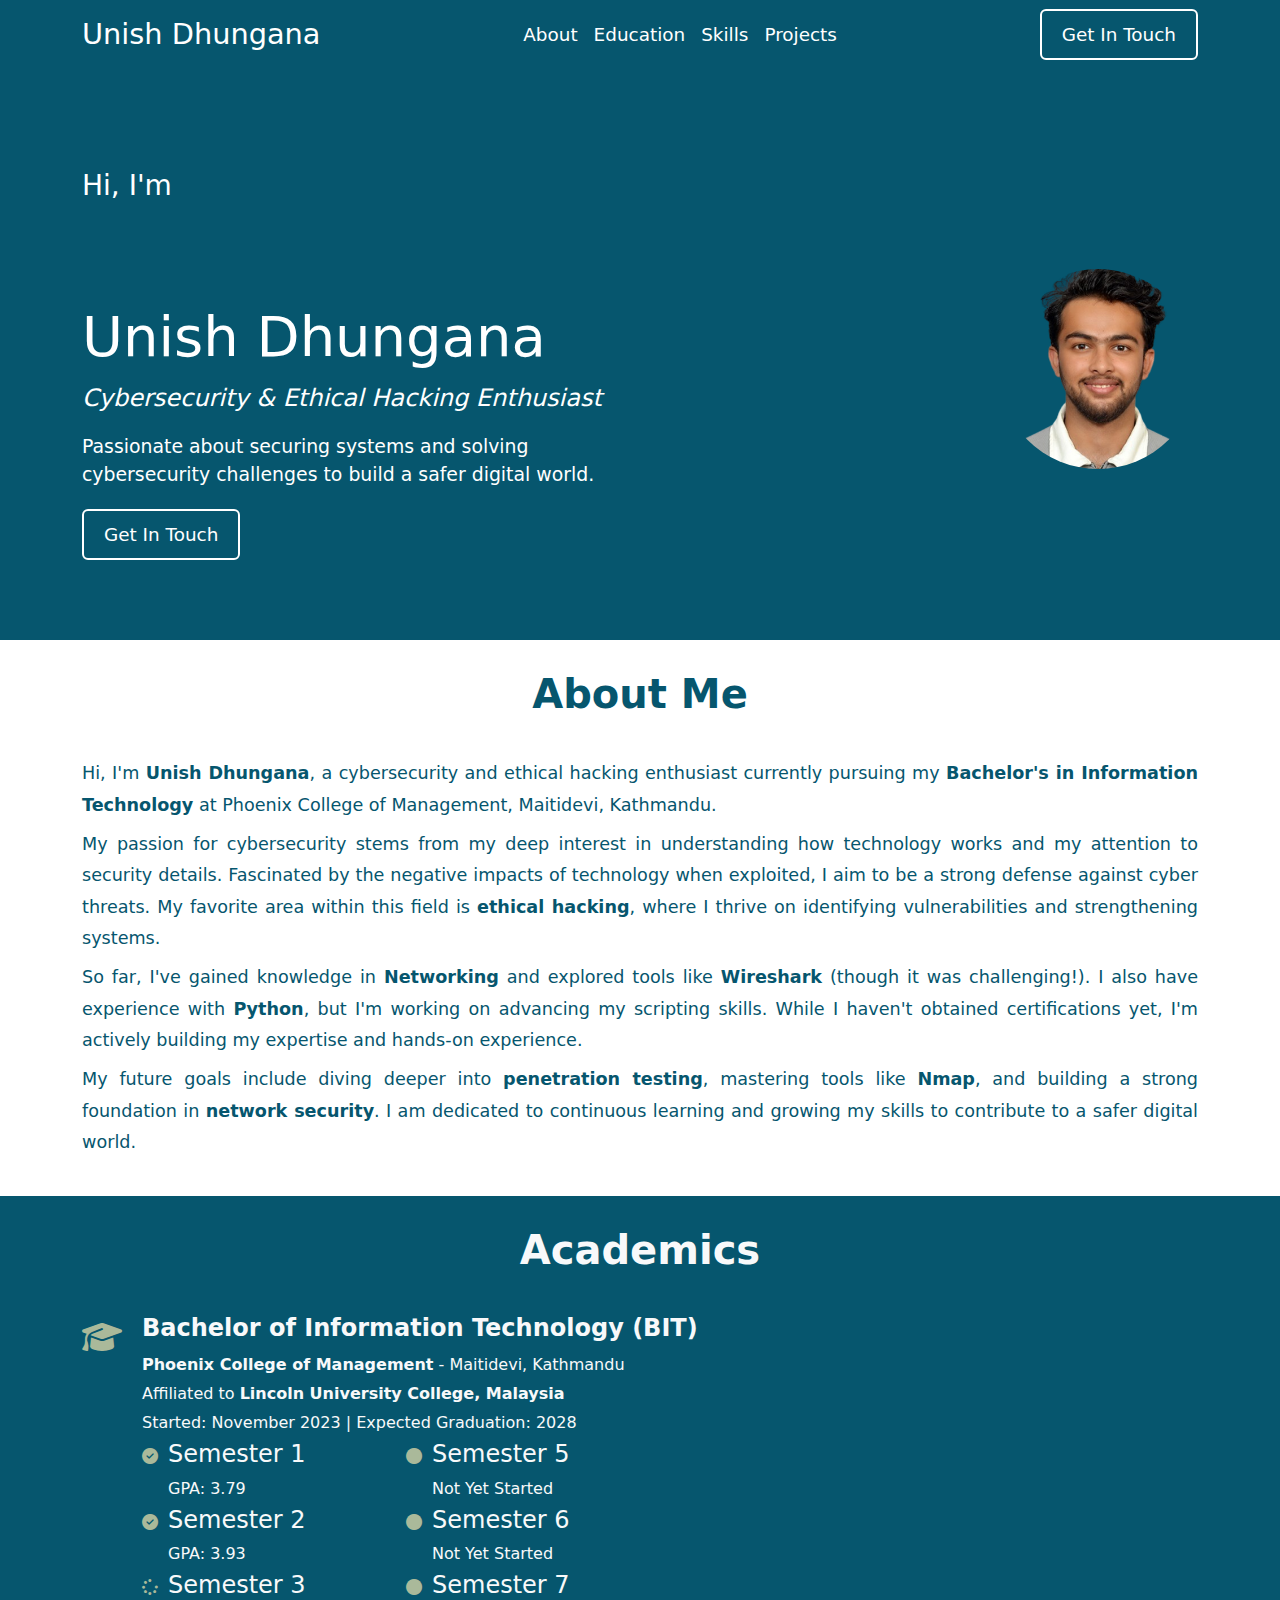
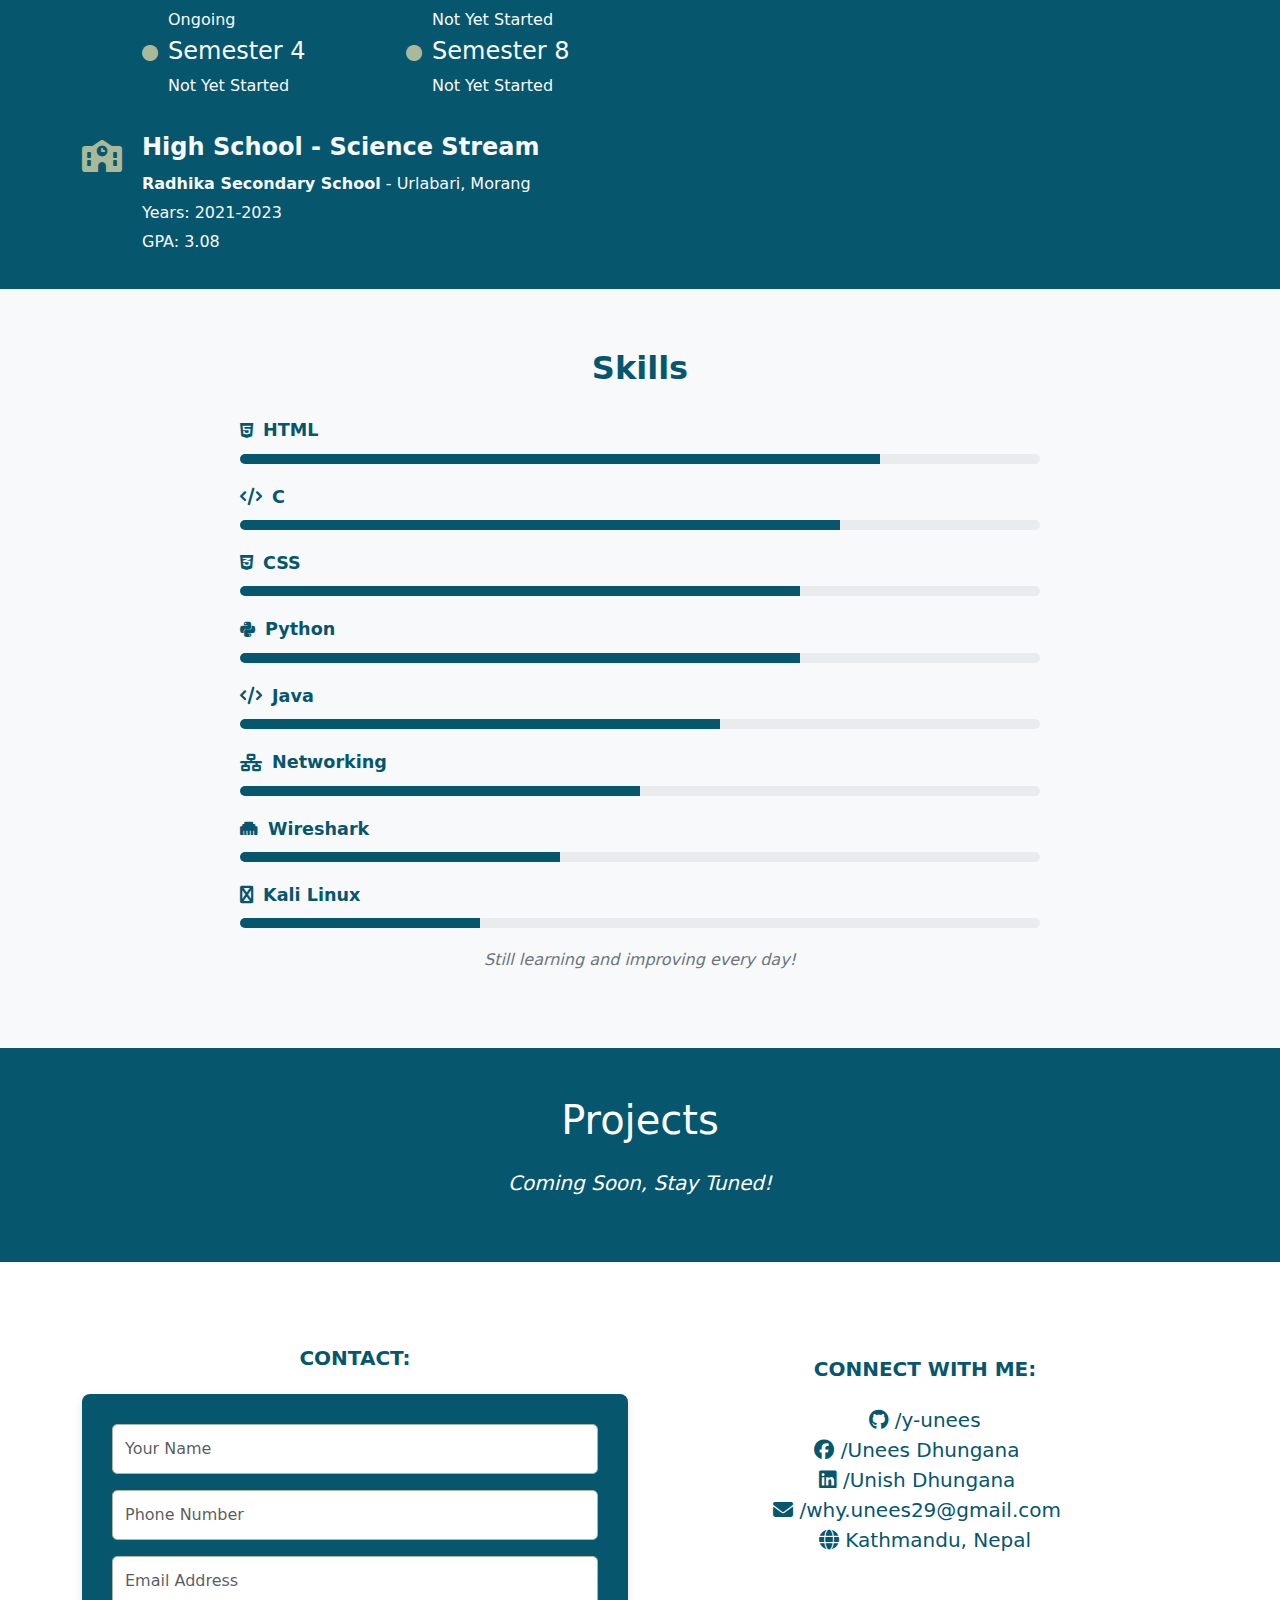
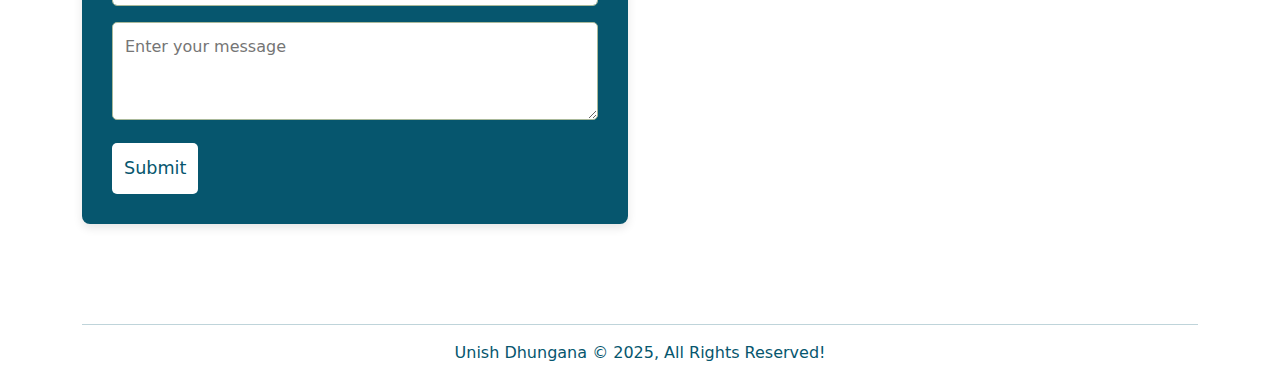
==== index.html @ 0ed7f43b "Updated the code with new changes" ====
<!DOCTYPE html>
<html lang="en">
<head>
  <meta charset="UTF-8">
  <meta name="viewport" content="width=device-width, initial-scale=1.0">
  <title>Unish Dhungana</title>
  <link href="https://cdn.jsdelivr.net/npm/bootstrap@5.3.3/dist/css/bootstrap.min.css" rel="stylesheet" integrity="sha384-QWTKZyjpPEjISv5WaRU9OFeRpok6YctnYmDr5pNlyT2bRjXh0JMhjY6hW+ALEwIH" crossorigin="anonymous">
  <link rel="stylesheet" href="https://cdnjs.cloudflare.com/ajax/libs/font-awesome/6.7.2/css/all.min.css" integrity="sha512-Evv84Mr4kqVGRNSgIGL/F/aIDqQb7xQ2vcrdIwxfjThSH8CSR7PBEakCr51Ck+w+/U6swU2Im1vVX0SVk9ABhg==" crossorigin="anonymous" referrerpolicy="no-referrer">
  <link rel="stylesheet" href="styles.css">
</head>
<body>
  <nav class="navbar navbar-expand-lg fixed-top">
    <div class="container">
      <a href="#" class="navbar-brand">Unish Dhungana</a>
      <button class="navbar-toggler" type="button" data-bs-toggle="collapse" data-bs-target="#navbarNav" aria-controls="navbarNav" aria-expanded="false" aria-label="Toggle navigation">
        <span class="navbar-toggler-icon"></span>
      </button>
      <div class="collapse navbar-collapse" id="navbarNav">
        <ul class="navbar-nav mx-auto">
          <li class="nav-item"><a href="#about" class="nav-link">About</a></li>
          <li class="nav-item"><a href="#education" class="nav-link">Education</a></li>
          <li class="nav-item"><a href="#skills" class="nav-link">Skills</a></li>
          <li class="nav-item"><a href="#project" class="nav-link">Projects</a></li>
        </ul>
        <a href="#contact" class="btn btn-dark ms-lg-3 custom-btn">Get In Touch</a>
      </div>
    </div>
  </nav>

  <!-- hero-section -->
  <section class="hero-section">
    <div class="container">
      <div class="row">
        <div class="col-lg-6 col-md-7 col-sm-7 text-white hero-left">
          <h3>Hi, I'm</h3>
          <h1>Unish Dhungana</h1>
          <p class="subtitle">Cybersecurity & Ethical Hacking Enthusiast</p>
          <p class="subheading">Passionate about securing systems and solving cybersecurity challenges to build a safer digital world.</p>
          <a href="#contact" class="btn btn-dark ms-lg-3 custom-btn-hero">Get In Touch</a>
        </div>
        <div class="col-lg-6 col-md-5 col-sm-5">
          <div class="image-container">
            <img src="/PP-sized photo.png" alt="Unish Dhungana" class="img-fluid rounded-circle">
          </div>
        </div>
      </div>
    </div>
  </section>

  <!-- about-section -->
  <section id="about" class="about-section">
    <div class="container">
      <h2 class="section-title">About Me</h2>
      <p class="about-text">Hi, I'm <strong>Unish Dhungana</strong>, a cybersecurity and ethical hacking enthusiast currently pursuing my <strong>Bachelor's in Information Technology</strong> at Phoenix College of Management, Maitidevi, Kathmandu.</p>
      <p class="about-text">My passion for cybersecurity stems from my deep interest in understanding how technology works and my attention to security details. Fascinated by the negative impacts of technology when exploited, I aim to be a strong defense against cyber threats. My favorite area within this field is <strong>ethical hacking</strong>, where I thrive on identifying vulnerabilities and strengthening systems.</p>
      <p class="about-text">So far, I've gained knowledge in <strong>Networking</strong> and explored tools like <strong>Wireshark</strong> (though it was challenging!). I also have experience with <strong>Python</strong>, but I'm working on advancing my scripting skills. While I haven't obtained certifications yet, I'm actively building my expertise and hands-on experience.</p>
      <p class="about-text">My future goals include diving deeper into <strong>penetration testing</strong>, mastering tools like <strong>Nmap</strong>, and building a strong foundation in <strong>network security</strong>. I am dedicated to continuous learning and growing my skills to contribute to a safer digital world.</p>
    </div>
  </section>

  <!-- education-section -->
  <section id="education" class="education-section">
    <div class="container">
      <h2 class="section-title">Academics</h2>
      <div class="education-timeline">
        <!-- Current Education -->
        <div class="education-item">
          <div class="education-icon"><i class="fas fa-graduation-cap"></i></div>
          <div class="education-content">
            <h3>Bachelor of Information Technology (BIT)</h3>
            <p><strong>Phoenix College of Management</strong> - Maitidevi, Kathmandu</p>
            <p>Affiliated to <strong>Lincoln University College, Malaysia</strong></p>
            <p>Started: November 2023 | Expected Graduation: 2028</p>
            <div class="semester-timeline d-flex">
              <div class="w-25 edu-left">
                <!-- Semesters -->
                <div class="semester-item"><div class="semester-icon"><i class="fas fa-check-circle"></i></div><div class="semester-content"><h4>Semester 1</h4><p>GPA: 3.79</p></div></div>
                <div class="semester-item"><div class="semester-icon"><i class="fas fa-check-circle"></i></div><div class="semester-content"><h4>Semester 2</h4><p>GPA: 3.93</p></div></div>
                <div class="semester-item"><div class="semester-icon"><i class="fas fa-spinner"></i></div><div class="semester-content"><h4>Semester 3</h4><p>Ongoing</p></div></div>
                <div class="semester-item"><div class="semester-icon"><i class="fas fa-circle"></i></div><div class="semester-content"><h4>Semester 4</h4><p>Not Yet Started</p></div></div>
              </div>
              <!-- Upcoming Semesters -->
              <div>
                <div class="semester-item"><div class="semester-icon"><i class="fas fa-circle"></i></div><div class="semester-content"><h4>Semester 5</h4><p>Not Yet Started</p></div></div>
                <div class="semester-item"><div class="semester-icon"><i class="fas fa-circle"></i></div><div class="semester-content"><h4>Semester 6</h4><p>Not Yet Started</p></div></div>
                <div class="semester-item"><div class="semester-icon"><i class="fas fa-circle"></i></div><div class="semester-content"><h4>Semester 7</h4><p>Not Yet Started</p></div></div>
                <div class="semester-item"><div class="semester-icon"><i class="fas fa-circle"></i></div><div class="semester-content"><h4>Semester 8</h4><p>Not Yet Started</p></div></div>
              </div>
            </div>
          </div>
        </div>
        <!-- Past Education -->
        <div class="education-item">
          <div class="education-icon"><i class="fas fa-school"></i></div>
          <div class="education-content">
            <h3>High School - Science Stream</h3>
            <p><strong>Radhika Secondary School</strong> - Urlabari, Morang</p>
            <p>Years: 2021-2023</p>
            <p>GPA: 3.08</p>
          </div>
        </div>
      </div>
    </div>
  </section>

  <!-- Skills Section -->
  <section class="skills-section" id="skills">
    <div class="container">
      <h2>Skills</h2>
      <div class="skills-list">
        <!-- Skills Items -->
        <div class="skill-item"><span class="skill-name"><i class="fab fa-html5"></i> HTML</span><div class="progress-bar-container"><div class="progress-bar" style="width: 80%;"></div><span class="progress-value">80%</span></div></div>
        <div class="skill-item"><span class="skill-name"><i class="fas fa-code"></i> C</span><div class="progress-bar-container"><div class="progress-bar" style="width: 75%;"></div><span class="progress-value">75%</span></div></div>
        <div class="skill-item"><span class="skill-name"><i class="fab fa-css3-alt"></i> CSS</span><div class="progress-bar-container"><div class="progress-bar" style="width: 70%;"></div><span class="progress-value">70%</span></div></div>
        <div class="skill-item"><span class="skill-name"><i class="fab fa-python"></i> Python</span><div class="progress-bar-container"><div class="progress-bar" style="width: 70%;"></div><span class="progress-value">70%</span></div></div>
        <div class="skill-item"><span class="skill-name"><i class="fas fa-code"></i> Java</span><div class="progress-bar-container"><div class="progress-bar" style="width: 60%;"></div><span class="progress-value">60%</span></div></div>
        <div class="skill-item"><span class="skill-name"><i class="fas fa-network-wired"></i> Networking</span><div class="progress-bar-container"><div class="progress-bar" style="width: 50%;"></div><span class="progress-value">50%</span></div></div>
        <div class="skill-item"><span class="skill-name"><i class="fas fa-ethernet"></i> Wireshark</span><div class="progress-bar-container"><div class="progress-bar" style="width: 40%;"></div><span class="progress-value">40%</span></div></div>
        <div class="skill-item"><span class="skill-name"><i class="fas fa-linux"></i> Kali Linux</span><div class="progress-bar-container"><div class="progress-bar" style="width: 30%;"></div><span class="progress-value">30%</span></div></div>
      </div>
      <p class="learning-note">Still learning and improving every day!</p>
    </div>
  </section>

  <!-- Projects section -->
  <section class="projects-section text-center text-white py-5" id="project">
    <div class="container">
      <h2 class="mb-4">Projects</h2>
      <p class="lead">Coming Soon, Stay Tuned!</p>
    </div>
  </section>

  <!-- Contact section -->
  <section class="contact-section" id="contact">
    <div class="container">
      <div class="row">
        <!-- Contact Form -->
        <div class="col-lg-6 mb-4">
          <div class="text-center mb-4">
            <h5 class="text-uppercase mb-3 mt-4">Contact:</h5>
          </div>
          <form>
            <div class="row mb-3"><div class="col"><input type="text" class="form-control" placeholder="Your Name" required></div></div>
            <div class="row mb-3"><div class="col"><input type="tel" class="form-control" placeholder="Phone Number" required></div></div>
            <div class="row mb-3"><div class="col"><input type="email" class="form-control" placeholder="Email Address" required></div></div>
            <div class="row mb-3"><div class="col"><textarea rows="3" placeholder="Enter your message" required></textarea></div></div>
            <div class="row"><div class="col"><button type="submit" class="btn btn-submit">Submit</button></div></div>
          </form>
        </div>

        <!-- Social Media Links -->
        <div class="col-lg-6">
          <div class="text-center mb-4 media">
            <h5 class="text-uppercase mb-3 mt-4">Connect With Me:</h5>
          </div>
          <div class="socials">
            <div class="mb-4">
              <a href="https://github.com/y-unees" target="_blank"><i class="fa-brands fa-github"></i> /y-unees</a><br>
              <a href="https://www.facebook.com/unees1" class="me-3" target="_blank"><i class="fa-brands fa-facebook"></i> /Unees Dhungana</a><br>
              <a href="https://www.linkedin.com/in/unish-dhungana-b4a528312/" class="me-3" target="_blank"><i class="fab fa-linkedin"></i> /Unish Dhungana</a><br>
              <a href="mailto:why.unees29@gmail.com" class="me-3" target="_blank"><i class="fa fa-envelope"></i> /why.unees29@gmail.com</a><br>
              <a href="javascript:void(0)" class="no-cursor"><i class="fa-solid fa-globe"></i> Kathmandu, Nepal</a>
            </div>
          </div>
        </div>
      </div>
    </div>
  </section>

  <!-- footer -->
  <section class="footer-section">
    <div class="container">
      <hr class="bg-light">
      <div class="row">
        <div class="col text-center">
          <p class="mb-2">Unish Dhungana &copy; 2025, All Rights Reserved!</p>
        </div>
      </div>
    </div>
  </section>
  <!-- Back to top button -->
  <button id="backToTopBtn" onclick="topFunction()">↑ Back to Top</button>

  <script src="https://cdn.jsdelivr.net/npm/bootstrap@5.3.3/dist/js/bootstrap.bundle.min.js" integrity="sha384-YvpcrYf0tY3lHB60NNkmXc5s9fDVZLESaAA55NDzOxhy9GkcIdslK1eN7N6jIeHz" crossorigin="anonymous"></script>
  <script src="/script.js"></script>
</body>
</html>
---- styles.css ----
:root{
  --primary-color: #06566e;
  --secodary-color: #fff;
  --tertiary-color: #AAB99A;
  --forth-color: #083e4e;
}

*{
  margin: 0;
  padding: 0;
}

html {
  scroll-behavior: smooth;
}

.navbar{
  background-color: #06566e;
  position: relative;
}

.navbar .navbar-brand{
  color: #fff;
  font-size: 1.8rem;
}

.navbar a{
  color: white;
  font-size: 1.15rem;
}

.navbar.scrolled {
  border-bottom: 1px solid #212020; 
  transition: border 0.1s ease-in-out;
}
  

.custom-btn {
  border: 2px solid white; 
  color: white; 
  background-color: transparent; 
  padding: 10px 20px; 
  transition: all 0.3s ease;
}
  
.custom-btn:hover {
  background-color: var(--forth-color); 
  border-color: #fff; 
}

.hero-section {
  padding: 100px 0;
  background-color: #06566e; 
  color: white;
  padding-bottom: 80px;
}

.hero-section h1 {
  font-size: 3.5rem; 
  font-weight: 500;
  margin-top: 100px;
}

.hero-section .subtitle {
  font-size: 1.5rem; 
  margin-top: 10px;
  font-style: italic;
}

.hero-section .subheading {
  font-size: 1.18rem; 
  margin-top: 10px;
  margin-bottom: 20px;
}

.custom-btn-hero {
  border: 2px solid white; 
  color: white; 
  background-color: transparent;
  padding: 10px 20px;
  transition: all 0.3s ease;
  font-size: 1.15rem;
  margin-left: 0 !important;
}

.custom-btn-hero:hover {
  background-color: var(--forth-color); 
  border-color: white;
}


.image-container {
  width: 200px;
  height: 200px;
  margin-left: auto; 
  margin-top: 100px;
}

.image-container img {
  width: 100%;
  height: 100%;
  object-fit: cover; 
  border-radius: 50%; 
}

.about-section {
  padding: 30px 0;
  background-color: #fff;
  color: #06566e; 
}

.section-title {
  font-size: 2.5rem;
  font-weight: bold;
  margin-bottom: 20px;
  text-align: center;
}

.about-text {
  font-size: 1.1rem;
  line-height: 1.8;
  margin-bottom:7px;
  text-align: justify;
}

.education-section {
  padding: 30px 0;
  background-color: #06566e;
  color: #f8f9fa;
}

.section-title {
  font-size: 2.5rem;
  font-weight: bold;
  margin-bottom: 40px;
  text-align: center;
}

.education-timeline {
  display: flex;
  flex-direction: column;
  gap: 30px;
}

.education-item {
  display: flex;
  align-items: flex-start;
  gap: 20px;
}

.education-icon {
  font-size: 2rem;
  color: #AAB99A;
  flex-shrink: 0;
}

.education-content {
  flex-grow: 1;
}

.education-content h3 {
  font-size: 1.5rem;
  font-weight: bold;
  margin-bottom: 10px;
}

.education-content p {
  font-size: 1rem;
  margin: 0 0 5px;
}

.semester-item{
    display: flex;
}

.semester-icon{
    margin-top: 5px;
    margin-right: 10px;
    color: #AAB99A;
}

.skills-section {
  padding: 60px 0;
  background-color: #f8f9fa;
}

.skills-section h2 {
  text-align: center;
  font-size: 2rem;
  font-weight: bold;
  margin-bottom: 30px;
  color: #06566e; 
}

.skills-list {
  max-width: 800px;
  margin: 0 auto;
  display: flex;
  flex-direction: column;
  gap: 20px;
}

.skill-item {
  display: flex;
  flex-direction: column;
  gap: 10px;
}

.skill-name {
  font-size: 1.1rem;
  font-weight: bold;
  display: flex;
  align-items: center;
  gap: 10px;
  color: #06566e;
}

.progress-bar-container {
  position: relative;
  height: 10px;
  background-color: #e9ecef;
  border-radius: 5px;
  overflow: hidden;
}

.progress-bar {
  height: 100%;
  background-color: #06566e; 
  transition: width 0.3s ease-in-out;
}

.progress-value {
  font-size: 0.9rem;
  position: absolute;
  top: -25px;
  right: 0;
  font-weight: bold;
  color: #06566e; 
}

.learning-note {
  text-align: center;
  font-style: italic;
  margin-top: 20px;
  color: #6c757d;
}

.projects-section {
  background-color: var(--primary-color);
  padding: 60px 0;
}

.projects-section h2 {
  font-size: 2.5rem;
  margin-bottom: 20px;
}

.projects-section p {
  font-size: 1.25rem;
  font-style: italic;
  color: #fff;
}

.contact-section {
  padding: 60px 0;
}

.contact-section .text-center h5 {
  font-size: 1.25rem;
  font-weight: bold;
  text-transform: uppercase;
  color: var(--primary-color);
}

.contact-section .text-center p {
  font-size: 1.125rem;
  font-weight: 400;
  color: var(--primary-color);
}

.contact-section form {
  background-color: var(--primary-color);
  border-radius: 8px;
  box-shadow: 0 4px 10px rgba(0, 0, 0, 0.1);
  padding: 30px;
}

.contact-section input[type="text"], 
.contact-section input[type="tel"], 
.contact-section input[type="email"], 
.contact-section textarea {
  border: 1px solid var(--tertiary-color);
  background-color: #fff;
  border-radius: 5px;
  padding: 12px;
  font-size: 1rem;
  width: 100%;
  transition: border-color 0.3s ease;
}

.contact-section input[type="text"]:focus, 
.contact-section input[type="tel"]:focus, 
.contact-section input[type="email"]:focus, 
.contact-section textarea:focus {
  border-color: var(--forth-color);
  outline: none;
}

.contact-section button[type="submit"] {
  background-color: var(--secodary-color);
  color: var(--primary-color);
  border: none;
  padding: 12px;
  border-radius: 5px;
  font-size: 1.1rem;
  transition: background-color 0.3s ease;
}

.contact-section button[type="submit"]:hover {
  background-color: var(--forth-color);
  color: var(--secodary-color);
}

.contact-section .text-center a {
  font-size: 1.5rem;
  color: #333;
  transition: color 0.3s ease;
}

.contact-section .text-center a:hover {
  color: var(--tertiary-color);
}

.media{
  margin-top: 35px;
}

.socials{
  font-size: 20px;
  text-align: center;
}

.socials a{
  text-decoration: none;
  color: var(--primary-color);
}

.no-cursor {
  cursor: default;
  pointer-events: none; 
}

.footer-section .container{
  color: #06566e;
}

#backToTopBtn {
  position: fixed;
  bottom: 20px;
  right: 20px;
  background-color: var(--tertiary-color);
  color: var(--secodary-color);
  border: 1px solid grey;
  padding: 10px 20px;
  font-size: 18px;
  cursor: pointer;
  border-radius: 5px;
  display: none;
}

#backToTopBtn:hover {
  background-color: var(--secodary-color);
  color: #333;
}

@media (max-width: 768px) {
  .hero-section h1 {
    font-size: 2.5rem; 
  }
  
  .hero-section .subtitle {
    font-size: 1.3rem; 
  }

  .hero-section .subheading {
    font-size: 1rem; 
  }

  .hero-left{
    max-width: 80%;
    flex: 1;
    flex-wrap: wrap;
  }

  .image-container {
    width: 150px; 
    height: 150px;
    margin-left: auto; 
    margin-right: auto;
  }

  .education-item {
    flex-direction: column;
    align-items: center;
    text-align: center;
  }

  .education-icon {
    margin-bottom: 10px;
  }

  .semester-timeline {
    flex-direction: row;
    gap: 30px;
  }

  .edu-left{
    width: 50% !important;
  }

  .timeline-column {
    padding-left: 20px;
  }

  .timeline-column .semester-icon {
    left: -20px;
  }

  .contact-section .col-lg-6 {
    margin-bottom: 30px;
  }
}

@media (max-width: 575px) {
  .hero-section .row {
    flex-direction: column-reverse;
  }

  .hero-left {
    width: 100% !important;
    justify-content: center;
  }
}
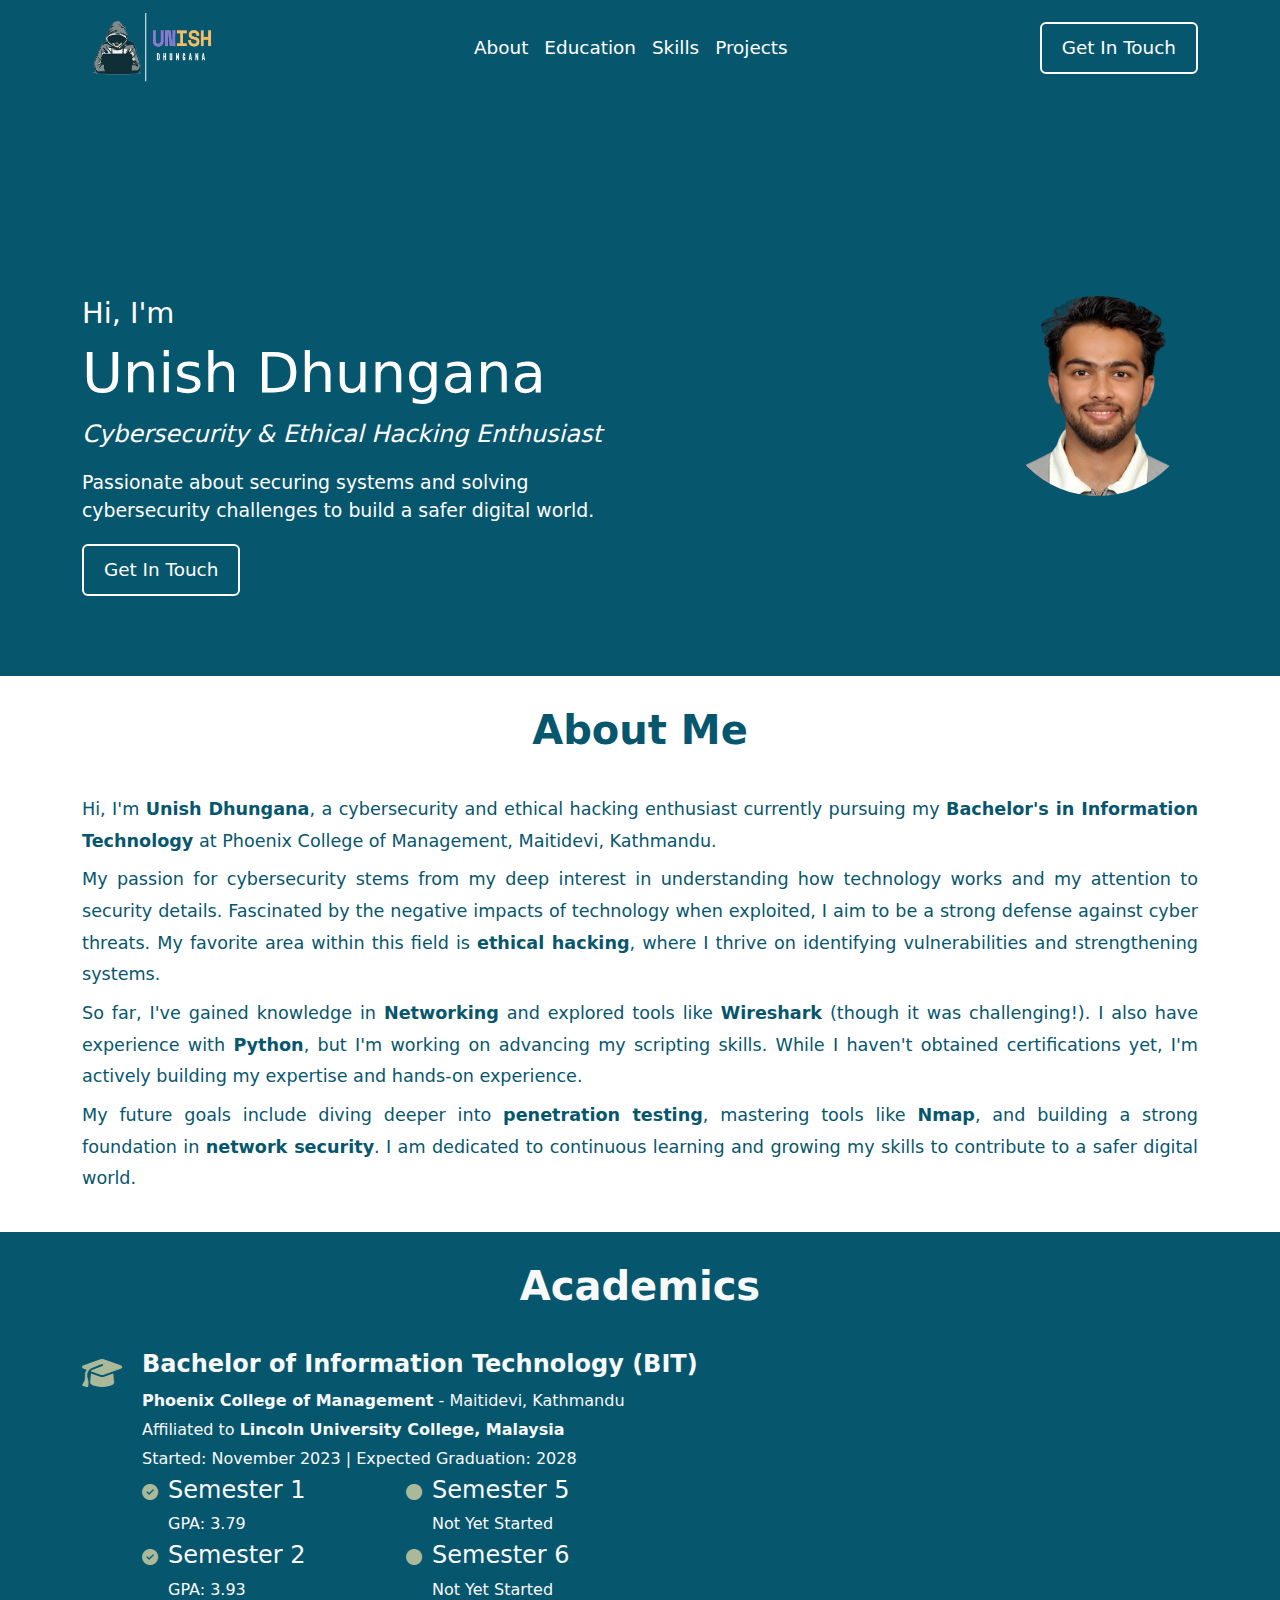
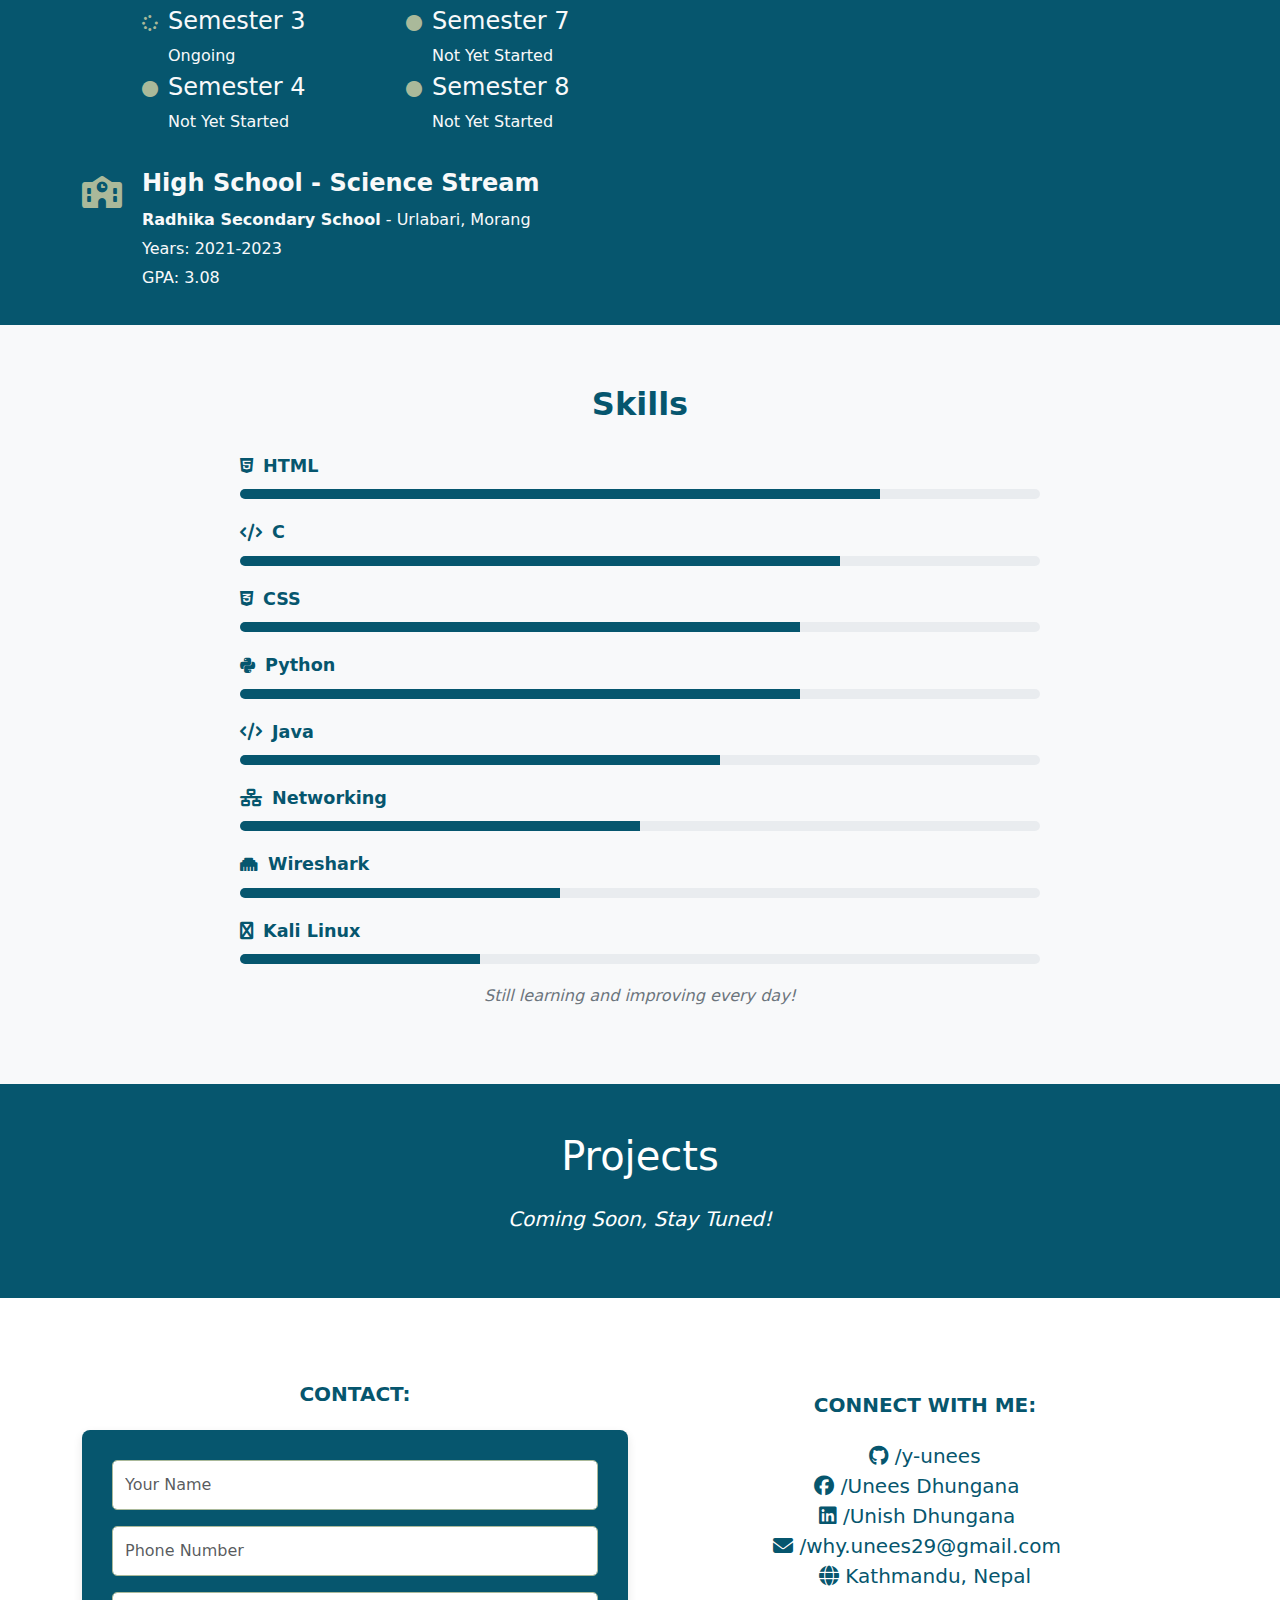
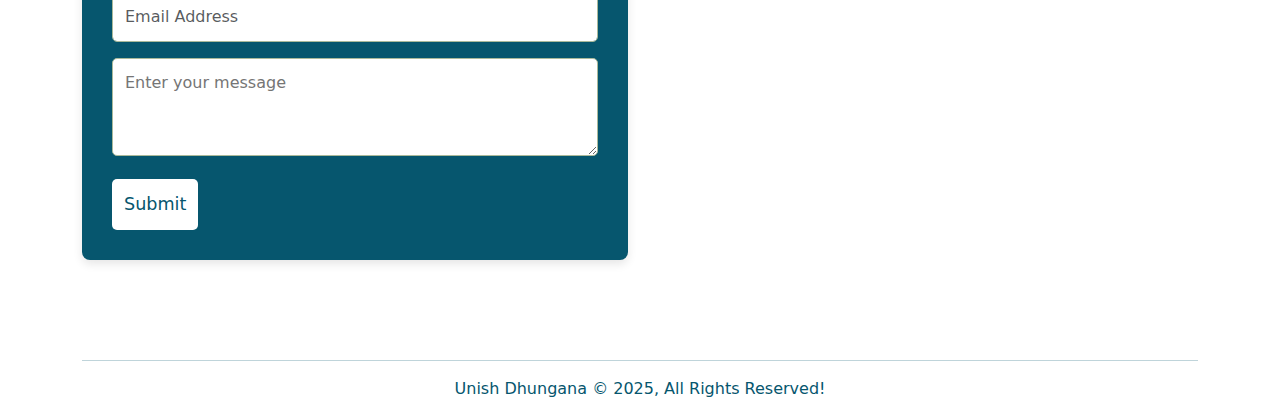
==== commit dd7d1cbb: "Latest update: 18:45 Jan 24" ====
--- a/index.html
+++ b/index.html
@@ -4,6 +4,7 @@
   <meta charset="UTF-8">
   <meta name="viewport" content="width=device-width, initial-scale=1.0">
   <title>Unish Dhungana</title>
+  <link rel="icon" type="image/x-icon" href="favicon.ico">
   <link href="https://cdn.jsdelivr.net/npm/bootstrap@5.3.3/dist/css/bootstrap.min.css" rel="stylesheet" integrity="sha384-QWTKZyjpPEjISv5WaRU9OFeRpok6YctnYmDr5pNlyT2bRjXh0JMhjY6hW+ALEwIH" crossorigin="anonymous">
   <link rel="stylesheet" href="https://cdnjs.cloudflare.com/ajax/libs/font-awesome/6.7.2/css/all.min.css" integrity="sha512-Evv84Mr4kqVGRNSgIGL/F/aIDqQb7xQ2vcrdIwxfjThSH8CSR7PBEakCr51Ck+w+/U6swU2Im1vVX0SVk9ABhg==" crossorigin="anonymous" referrerpolicy="no-referrer">
   <link rel="stylesheet" href="styles.css">
@@ -11,7 +12,7 @@
 <body>
   <nav class="navbar navbar-expand-lg fixed-top">
     <div class="container">
-      <a href="#" class="navbar-brand">Unish Dhungana</a>
+      <a href="#" class="navbar-brand"><img src="/logo-portf-bg.png" alt=""></a>
       <button class="navbar-toggler" type="button" data-bs-toggle="collapse" data-bs-target="#navbarNav" aria-controls="navbarNav" aria-expanded="false" aria-label="Toggle navigation">
         <span class="navbar-toggler-icon"></span>
       </button>
--- a/styles.css
+++ b/styles.css
@@ -33,7 +33,11 @@
   border-bottom: 1px solid #212020; 
   transition: border 0.1s ease-in-out;
 }
-  
+
+.navbar-brand img{
+  width: 140px;
+  height: 70px;
+}
 
 .custom-btn {
   border: 2px solid white; 
@@ -55,10 +59,14 @@
   padding-bottom: 80px;
 }
 
+.hero-section h3{
+  font-size: 1.8rem;
+  margin-top: 100px;
+}
+
 .hero-section h1 {
   font-size: 3.5rem; 
   font-weight: 500;
-  margin-top: 100px;
 }
 
 .hero-section .subtitle {
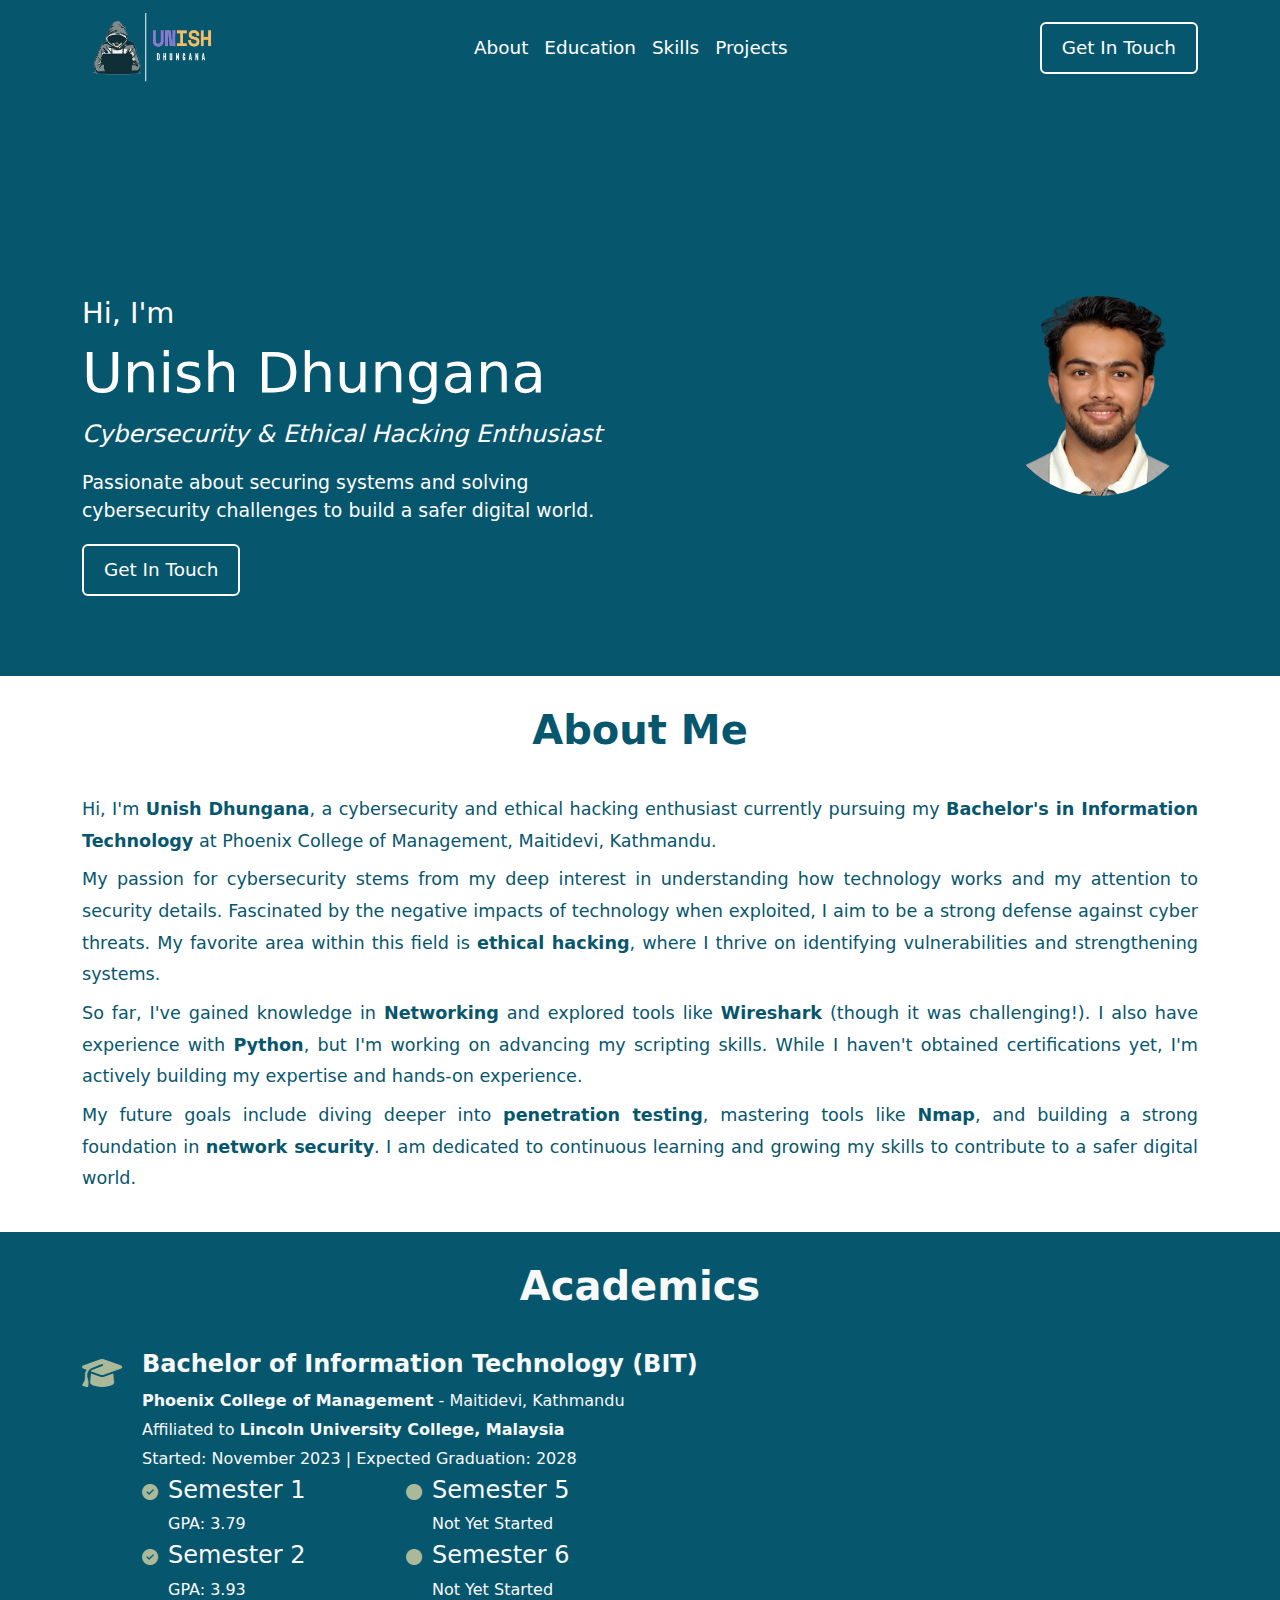
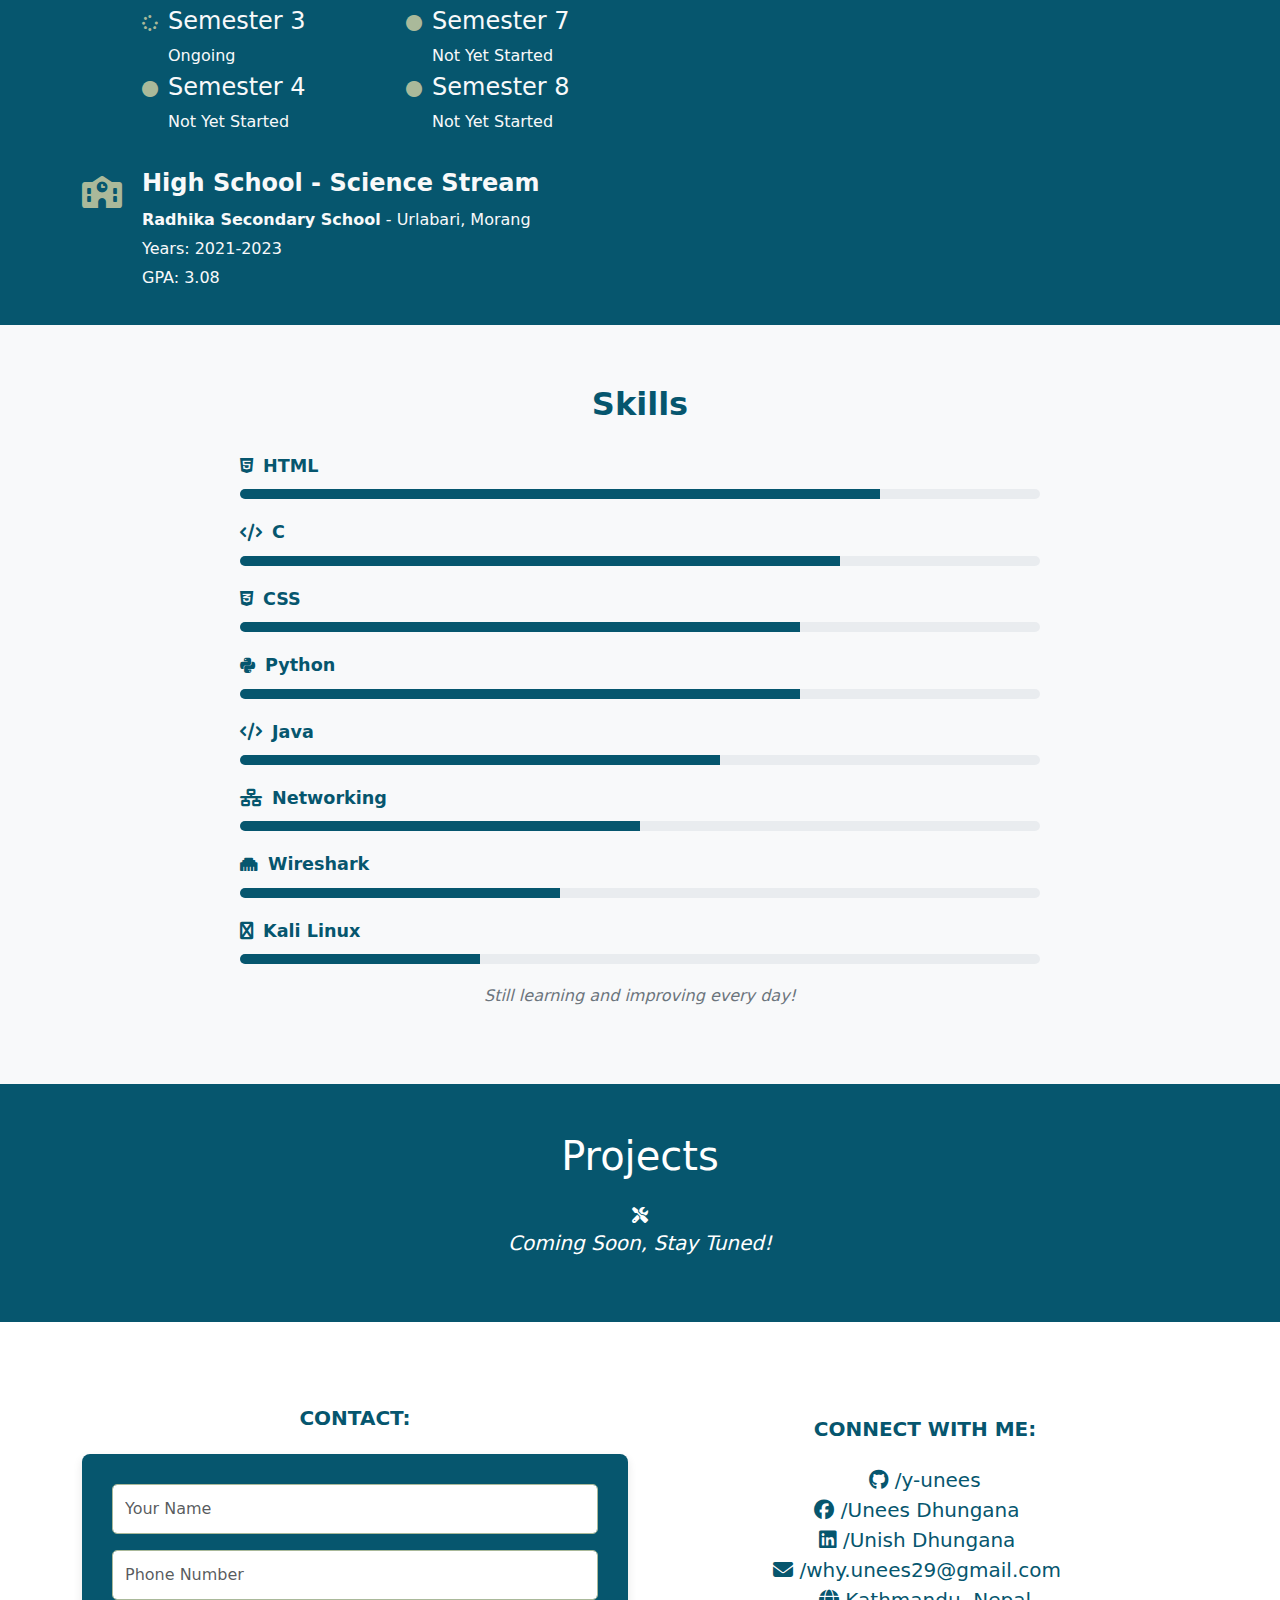
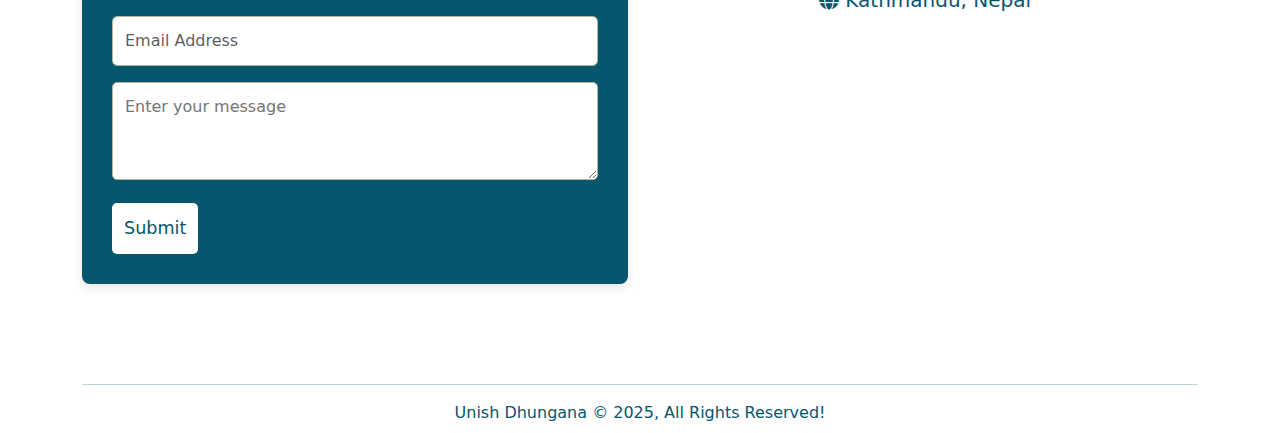
==== commit ff03e365: "Latest update: 17:06 Jan 24" ====
--- a/index.html
+++ b/index.html
@@ -123,13 +123,16 @@
     </div>
   </section>
 
-  <!-- Projects section -->
-  <section class="projects-section text-center text-white py-5" id="project">
-    <div class="container">
-      <h2 class="mb-4">Projects</h2>
+ <!-- Projects section -->
+<section class="projects-section text-center text-white py-5" id="project">
+  <div class="container">
+    <h2 class="mb-4">Projects</h2>
+    <div class="coming-soon">
+      <i class="fas fa-tools"></i>
       <p class="lead">Coming Soon, Stay Tuned!</p>
     </div>
-  </section>
+  </div>
+</section>
 
   <!-- Contact section -->
   <section class="contact-section" id="contact">
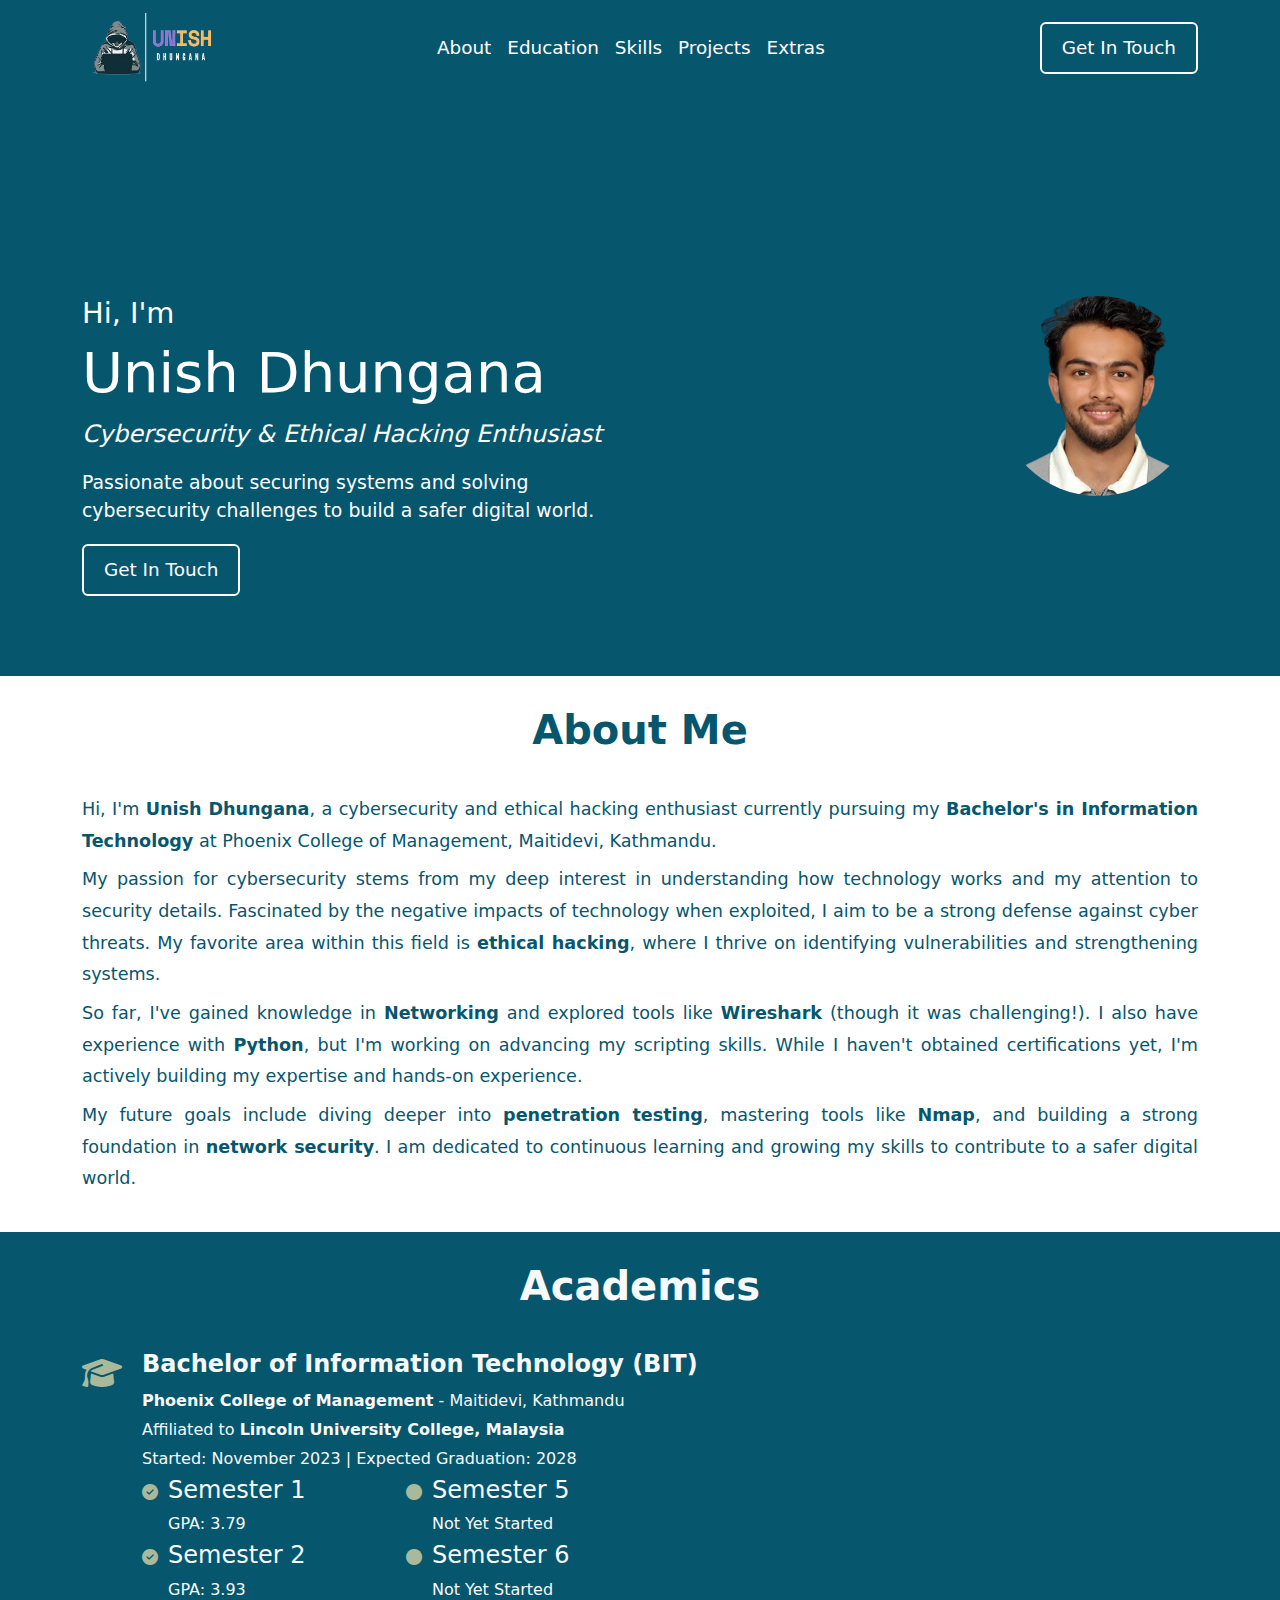
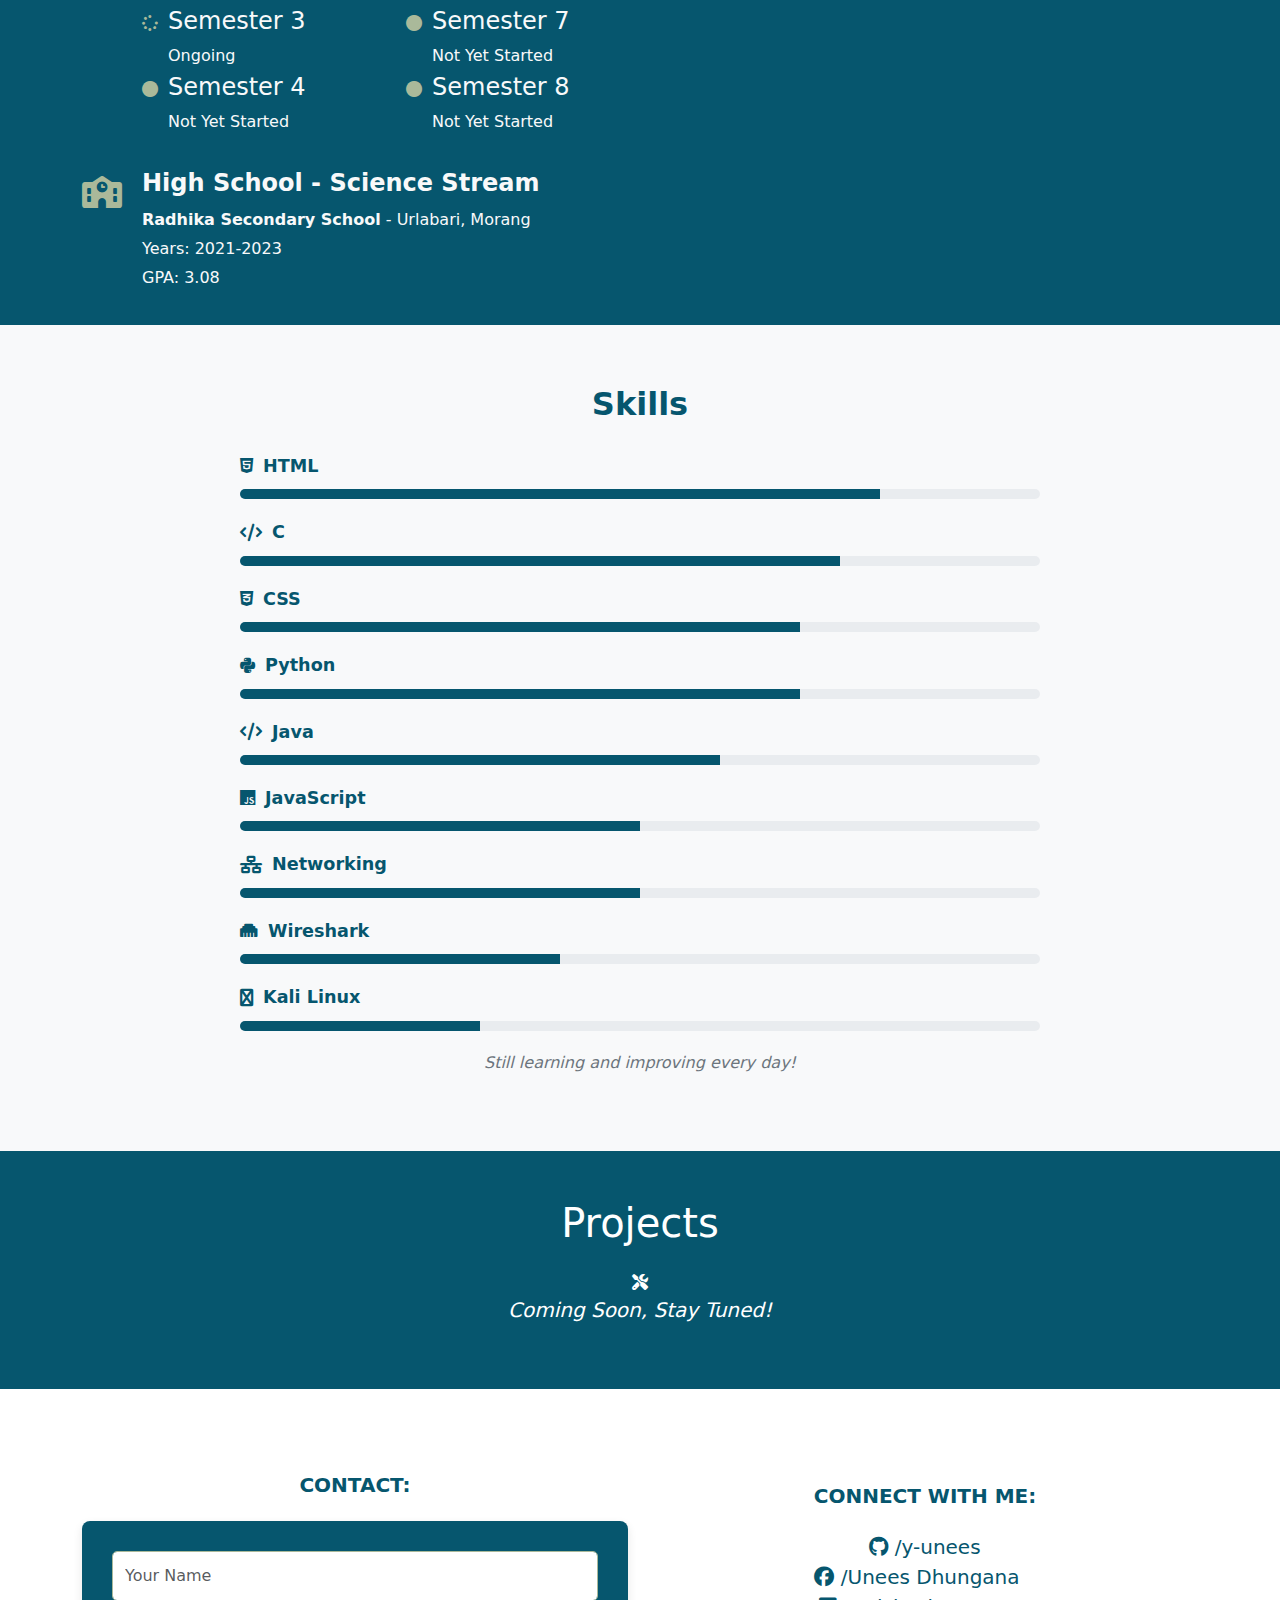
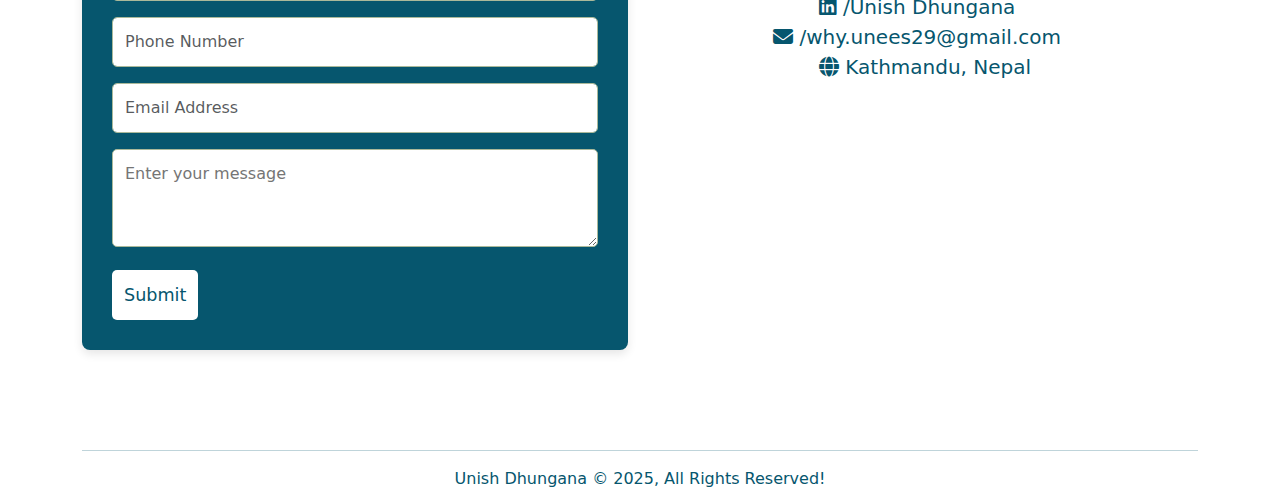
==== commit cd676f66: "huge change on 14th March" ====
--- a/index.html
+++ b/index.html
@@ -4,7 +4,7 @@
   <meta charset="UTF-8">
   <meta name="viewport" content="width=device-width, initial-scale=1.0">
   <title>Unish Dhungana</title>
-  <link rel="icon" type="image/x-icon" href="favicon.ico">
+  <link rel="icon" type="image/x-icon" href="apple-touch-icon.png">
   <link href="https://cdn.jsdelivr.net/npm/bootstrap@5.3.3/dist/css/bootstrap.min.css" rel="stylesheet" integrity="sha384-QWTKZyjpPEjISv5WaRU9OFeRpok6YctnYmDr5pNlyT2bRjXh0JMhjY6hW+ALEwIH" crossorigin="anonymous">
   <link rel="stylesheet" href="https://cdnjs.cloudflare.com/ajax/libs/font-awesome/6.7.2/css/all.min.css" integrity="sha512-Evv84Mr4kqVGRNSgIGL/F/aIDqQb7xQ2vcrdIwxfjThSH8CSR7PBEakCr51Ck+w+/U6swU2Im1vVX0SVk9ABhg==" crossorigin="anonymous" referrerpolicy="no-referrer">
   <link rel="stylesheet" href="styles.css">
@@ -22,6 +22,7 @@
           <li class="nav-item"><a href="#education" class="nav-link">Education</a></li>
           <li class="nav-item"><a href="#skills" class="nav-link">Skills</a></li>
           <li class="nav-item"><a href="#project" class="nav-link">Projects</a></li>
+          <li class="nav-item"><a href="/extras/index.html" class="nav-link">Extras</a></li>
         </ul>
         <a href="#contact" class="btn btn-dark ms-lg-3 custom-btn">Get In Touch</a>
       </div>
@@ -115,13 +116,14 @@
         <div class="skill-item"><span class="skill-name"><i class="fab fa-css3-alt"></i> CSS</span><div class="progress-bar-container"><div class="progress-bar" style="width: 70%;"></div><span class="progress-value">70%</span></div></div>
         <div class="skill-item"><span class="skill-name"><i class="fab fa-python"></i> Python</span><div class="progress-bar-container"><div class="progress-bar" style="width: 70%;"></div><span class="progress-value">70%</span></div></div>
         <div class="skill-item"><span class="skill-name"><i class="fas fa-code"></i> Java</span><div class="progress-bar-container"><div class="progress-bar" style="width: 60%;"></div><span class="progress-value">60%</span></div></div>
+        <div class="skill-item"><span class="skill-name"><i class="fa-brands fa-js"></i> JavaScript</span><div class="progress-bar-container"><div class="progress-bar" style="width: 50%;"></div><span class="progress-value">50%</span></div></div>
         <div class="skill-item"><span class="skill-name"><i class="fas fa-network-wired"></i> Networking</span><div class="progress-bar-container"><div class="progress-bar" style="width: 50%;"></div><span class="progress-value">50%</span></div></div>
         <div class="skill-item"><span class="skill-name"><i class="fas fa-ethernet"></i> Wireshark</span><div class="progress-bar-container"><div class="progress-bar" style="width: 40%;"></div><span class="progress-value">40%</span></div></div>
         <div class="skill-item"><span class="skill-name"><i class="fas fa-linux"></i> Kali Linux</span><div class="progress-bar-container"><div class="progress-bar" style="width: 30%;"></div><span class="progress-value">30%</span></div></div>
       </div>
       <p class="learning-note">Still learning and improving every day!</p>
     </div>
-  </section>
+  </section>  
 
  <!-- Projects section -->
 <section class="projects-section text-center text-white py-5" id="project">
--- a/styles.css
+++ b/styles.css
@@ -1,6 +1,6 @@
 :root{
   --primary-color: #06566e;
-  --secodary-color: #fff;
+  --secondary-color: #fff;
   --tertiary-color: #AAB99A;
   --forth-color: #083e4e;
 }
@@ -252,7 +252,6 @@
   margin-top: 20px;
   color: #6c757d;
 }
-
 .projects-section {
   background-color: var(--primary-color);
   padding: 60px 0;
@@ -315,7 +314,7 @@
 }
 
 .contact-section button[type="submit"] {
-  background-color: var(--secodary-color);
+  background-color: var(--secondary-color);
   color: var(--primary-color);
   border: none;
   padding: 12px;
@@ -326,7 +325,7 @@
 
 .contact-section button[type="submit"]:hover {
   background-color: var(--forth-color);
-  color: var(--secodary-color);
+  color: var(--secondary-color);
 }
 
 .contact-section .text-center a {
@@ -367,7 +366,7 @@
   bottom: 20px;
   right: 20px;
   background-color: var(--tertiary-color);
-  color: var(--secodary-color);
+  color: var(--secondary-color);
   border: 1px solid grey;
   padding: 10px 20px;
   font-size: 18px;
@@ -377,7 +376,7 @@
 }
 
 #backToTopBtn:hover {
-  background-color: var(--secodary-color);
+  background-color: var(--secondary-color);
   color: #333;
 }
 
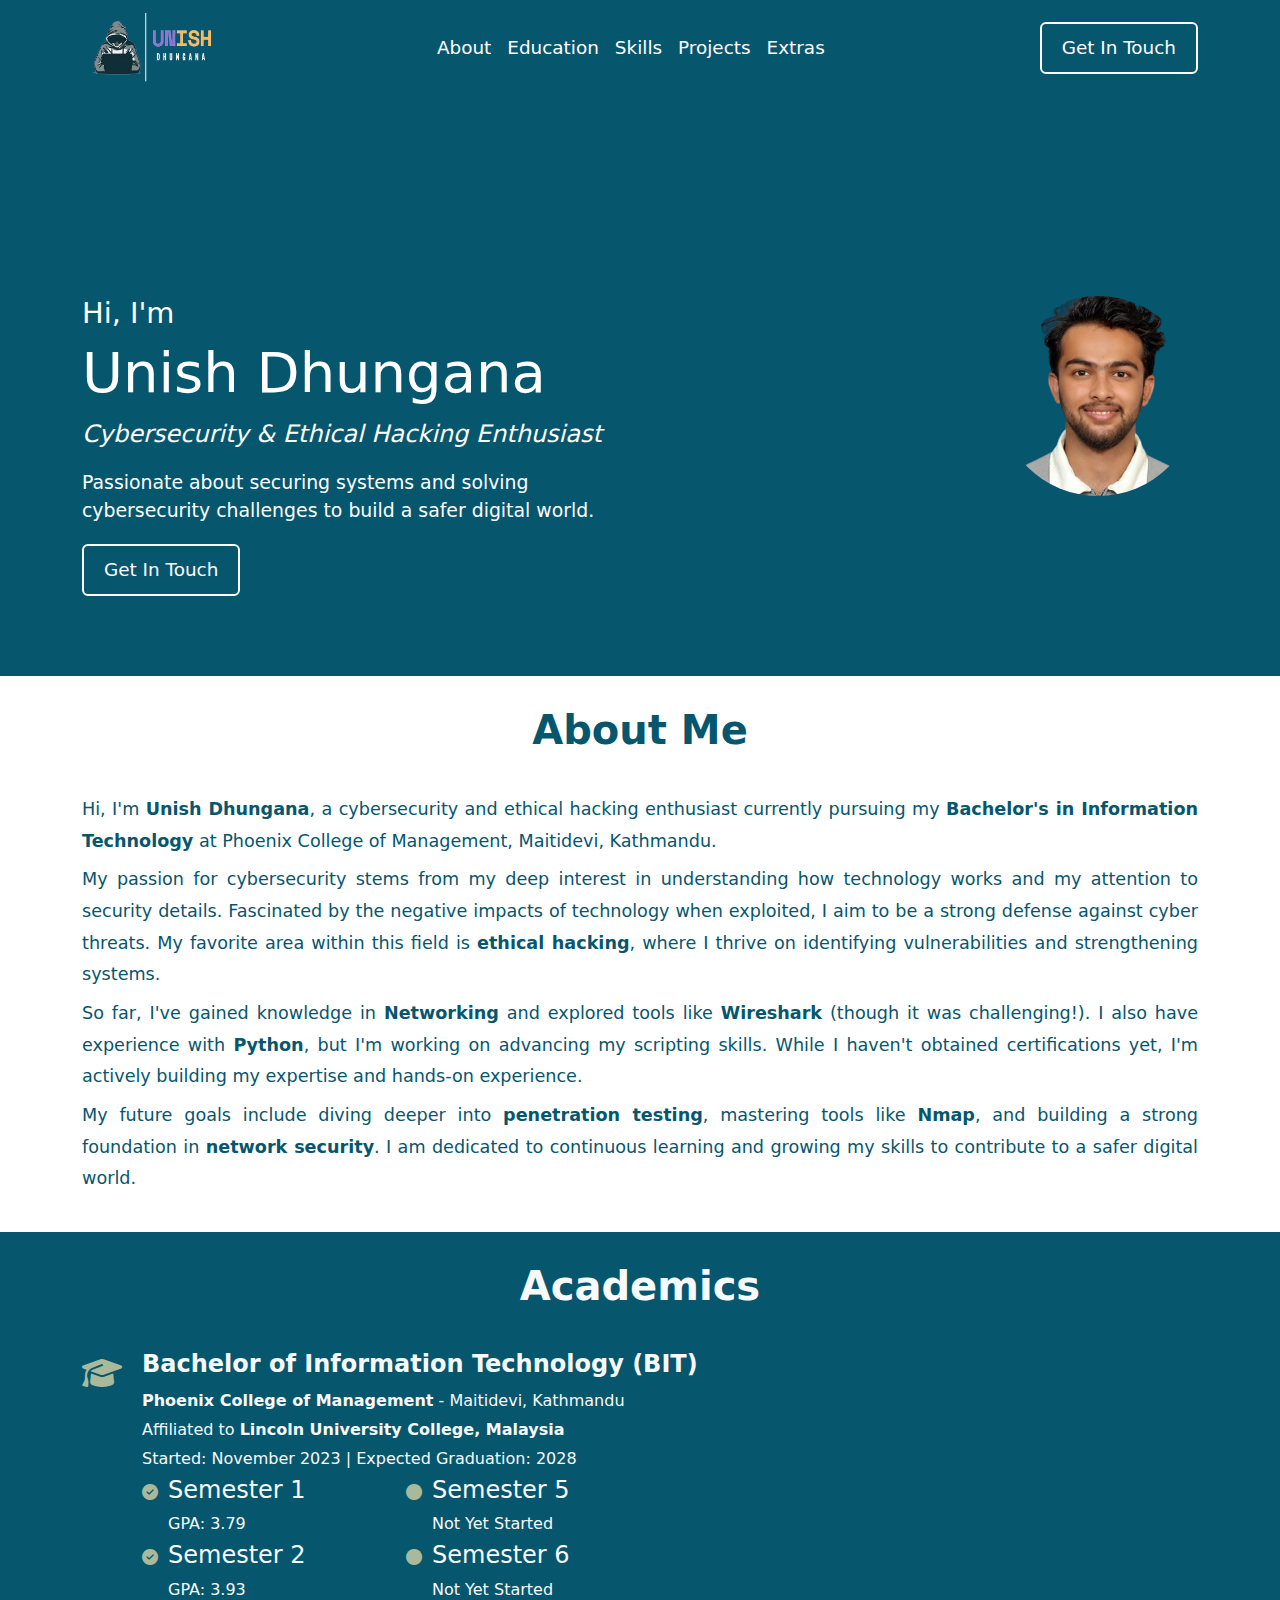
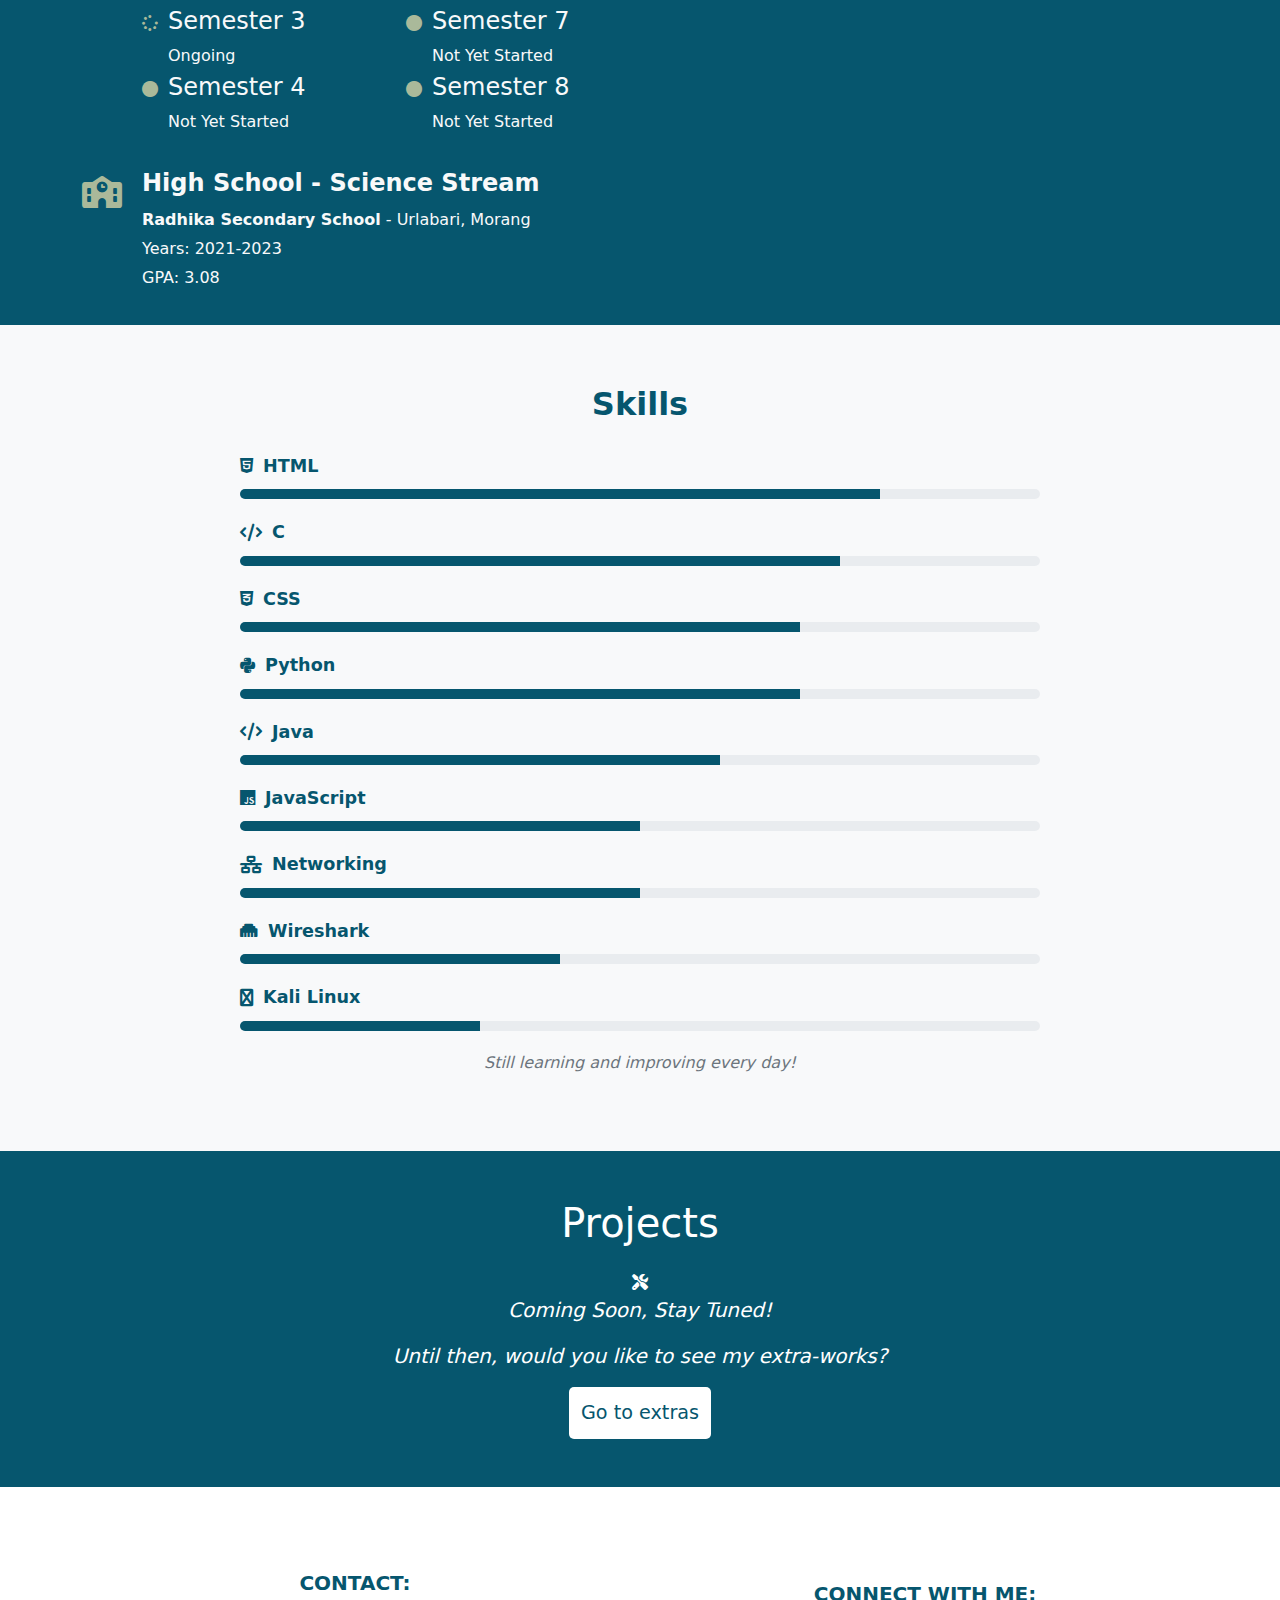
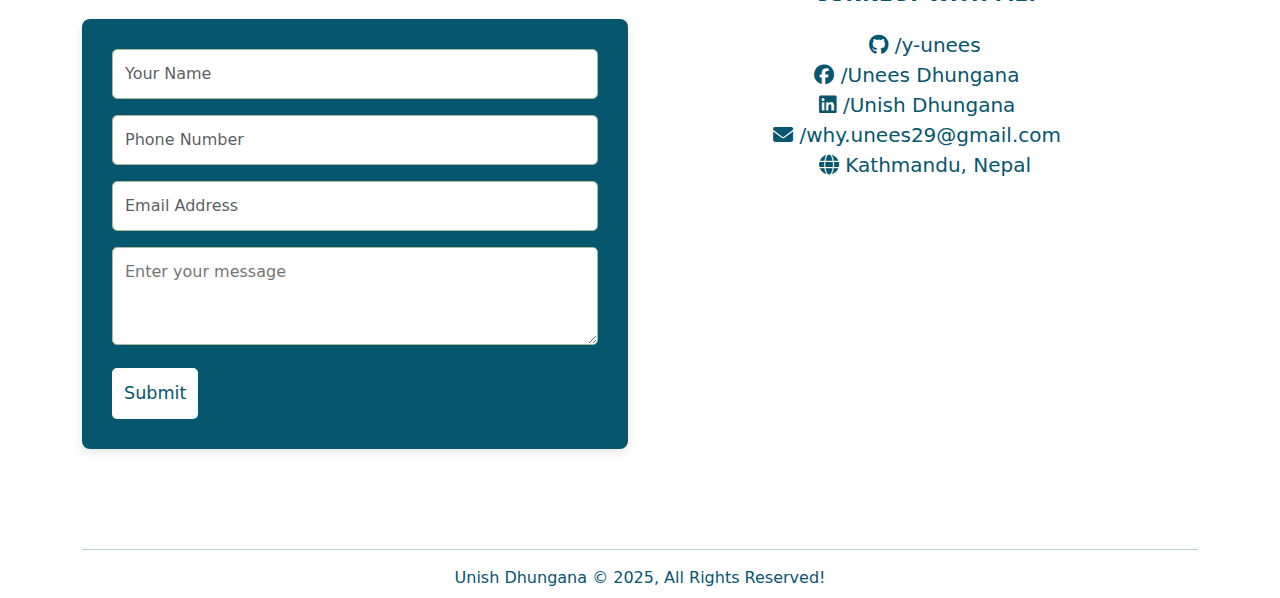
==== commit 9d7c25fd: "changes for extras" ====
--- a/index.html
+++ b/index.html
@@ -132,6 +132,8 @@
     <div class="coming-soon">
       <i class="fas fa-tools"></i>
       <p class="lead">Coming Soon, Stay Tuned!</p>
+      <p>Until then, would you like to see my extra-works?</p>
+      <button class="go-to-extras"><a href="/extras/index.html">Go to extras</a></button>
     </div>
   </div>
 </section>
--- a/styles.css
+++ b/styles.css
@@ -266,6 +266,23 @@
   font-size: 1.25rem;
   font-style: italic;
   color: #fff;
+}
+
+.go-to-extras {
+  background-color: var(--secondary-color);
+  border: none;
+  padding: 12px;
+  border-radius: 5px;
+}
+
+.go-to-extras:hover {
+  background-color: var(--tertiary-color);
+}
+
+.go-to-extras a {
+  text-decoration: none;
+  color: var(--primary-color);
+  font-size: 1.2rem;
 }
 
 .contact-section {
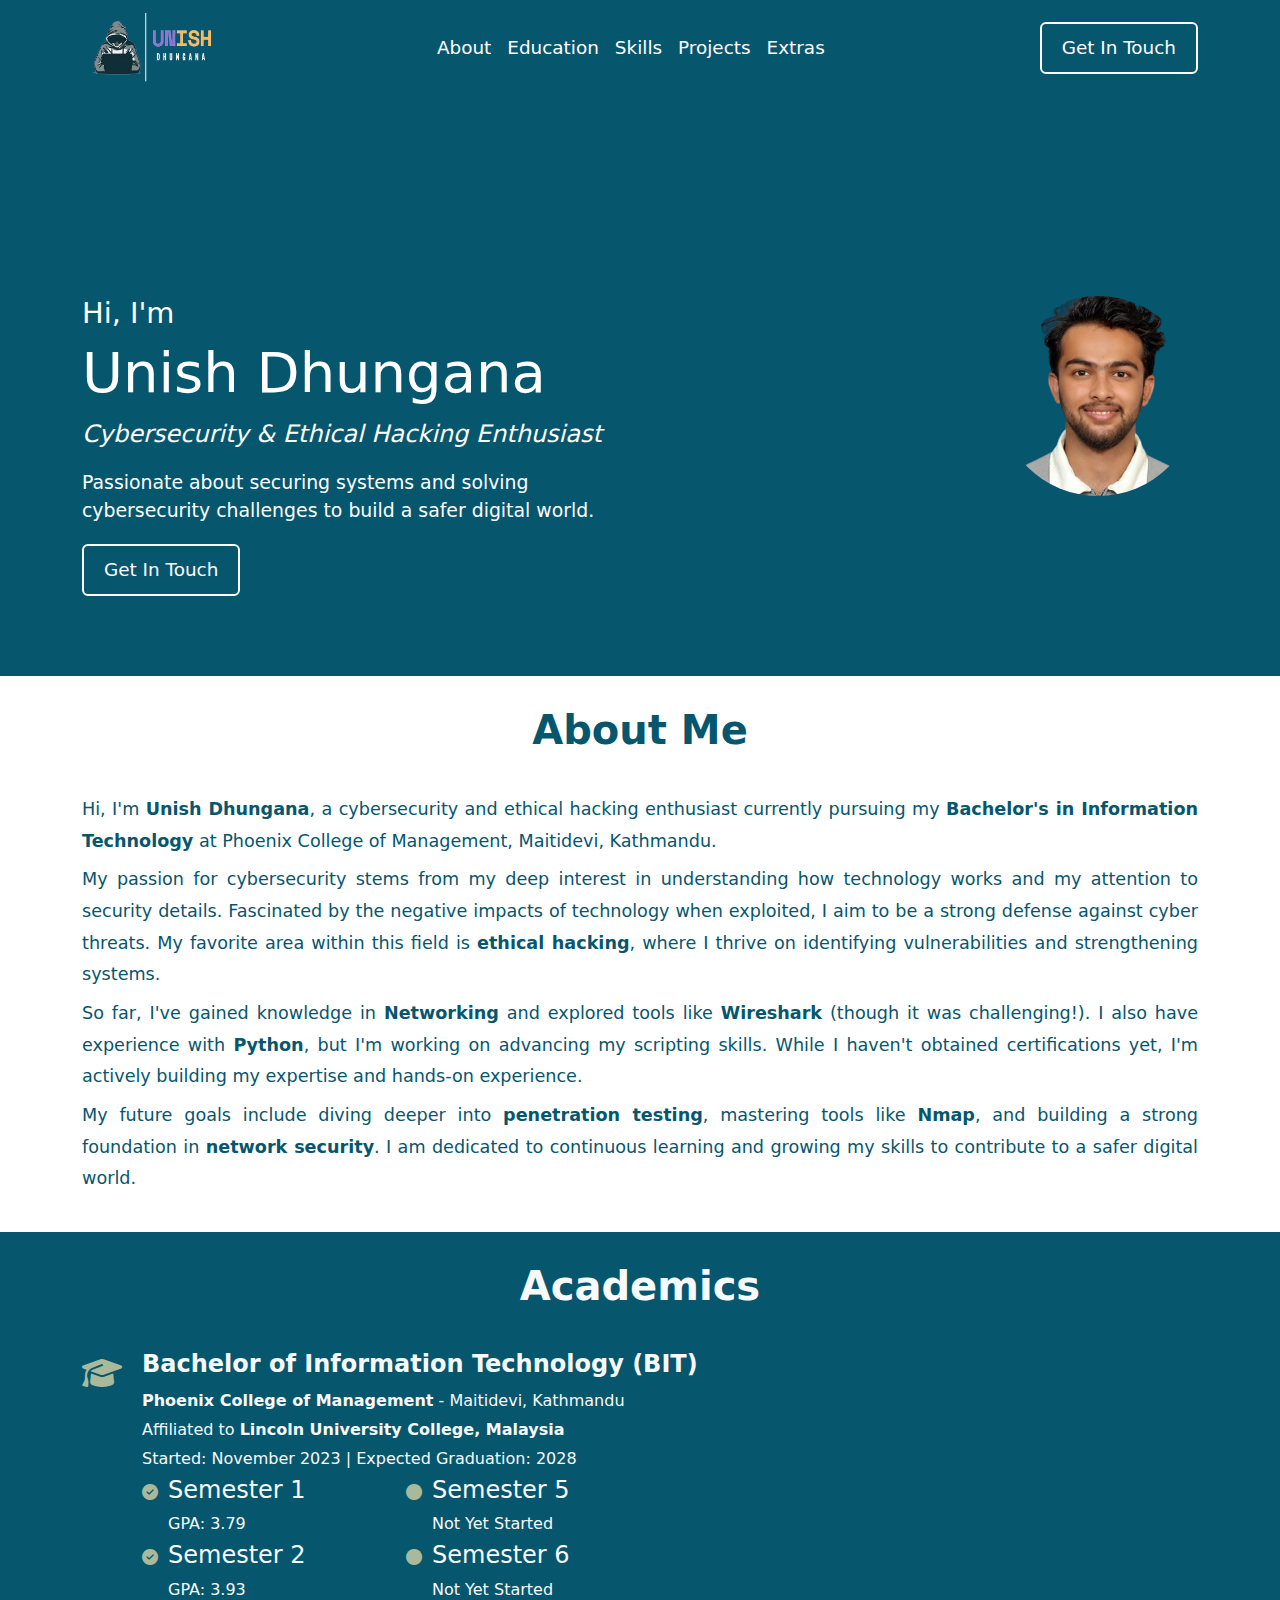
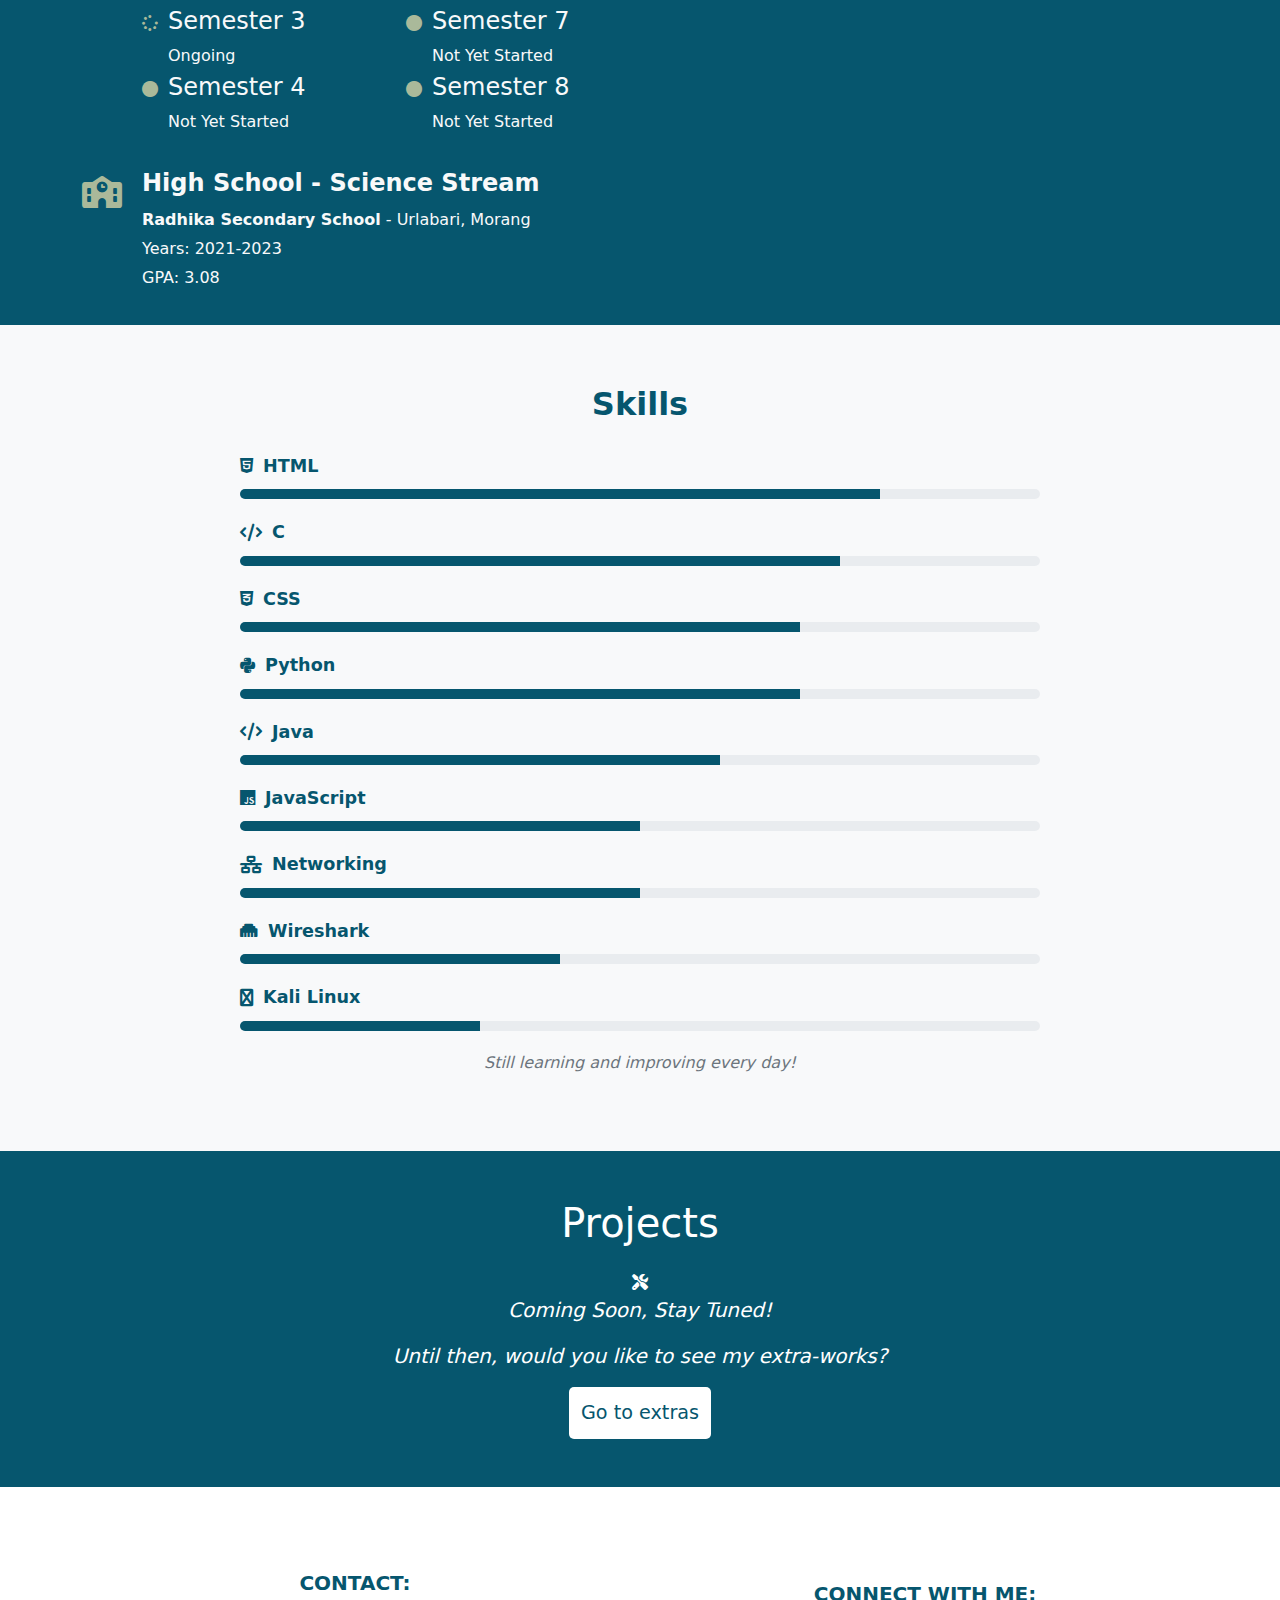
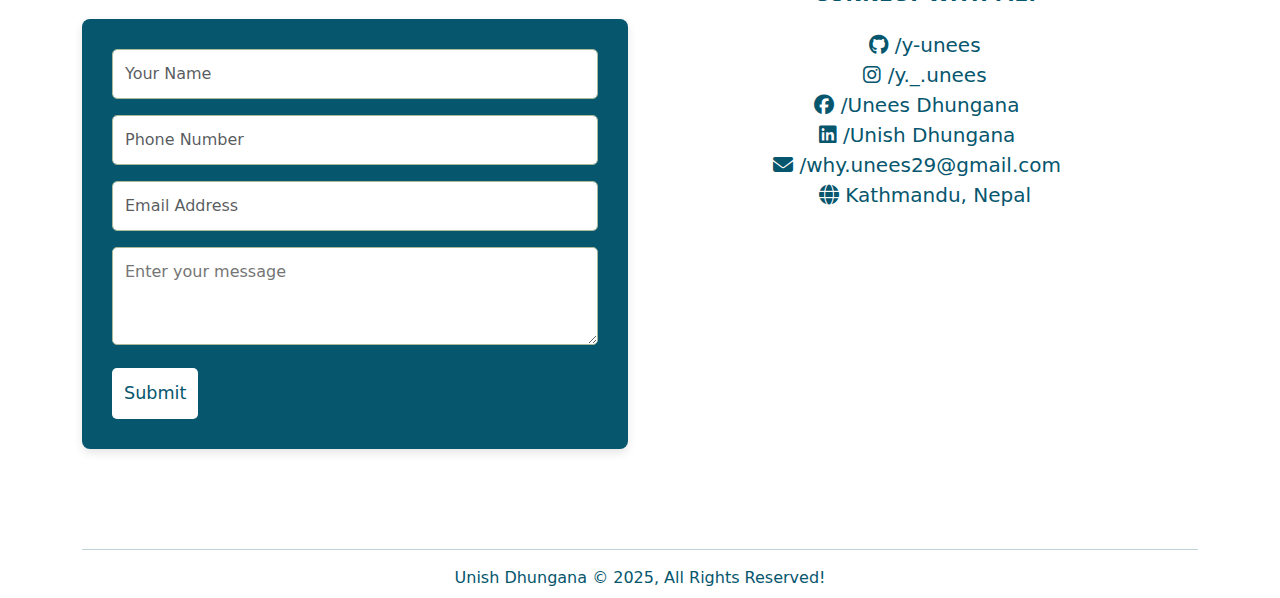
==== commit 484d8f27: "changes and additional projects" ====
--- a/index.html
+++ b/index.html
@@ -133,7 +133,7 @@
       <i class="fas fa-tools"></i>
       <p class="lead">Coming Soon, Stay Tuned!</p>
       <p>Until then, would you like to see my extra-works?</p>
-      <button class="go-to-extras"><a href="/extras/index.html">Go to extras</a></button>
+      <a href="/extras/index.html"><button class="go-to-extras">Go to extras</button></a>
     </div>
   </div>
 </section>
@@ -164,6 +164,7 @@
           <div class="socials">
             <div class="mb-4">
               <a href="https://github.com/y-unees" target="_blank"><i class="fa-brands fa-github"></i> /y-unees</a><br>
+              <a href="https://www.instagram.com/y._.unees/" target="_blank"><i class="fa-brands fa-instagram"></i> /y._.unees</a><br>
               <a href="https://www.facebook.com/unees1" class="me-3" target="_blank"><i class="fa-brands fa-facebook"></i> /Unees Dhungana</a><br>
               <a href="https://www.linkedin.com/in/unish-dhungana-b4a528312/" class="me-3" target="_blank"><i class="fab fa-linkedin"></i> /Unish Dhungana</a><br>
               <a href="mailto:why.unees29@gmail.com" class="me-3" target="_blank"><i class="fa fa-envelope"></i> /why.unees29@gmail.com</a><br>
--- a/styles.css
+++ b/styles.css
@@ -270,19 +270,15 @@
 
 .go-to-extras {
   background-color: var(--secondary-color);
+  color: var(--primary-color);
   border: none;
   padding: 12px;
   border-radius: 5px;
+  font-size: 1.2rem;
 }
 
 .go-to-extras:hover {
   background-color: var(--tertiary-color);
-}
-
-.go-to-extras a {
-  text-decoration: none;
-  color: var(--primary-color);
-  font-size: 1.2rem;
 }
 
 .contact-section {
